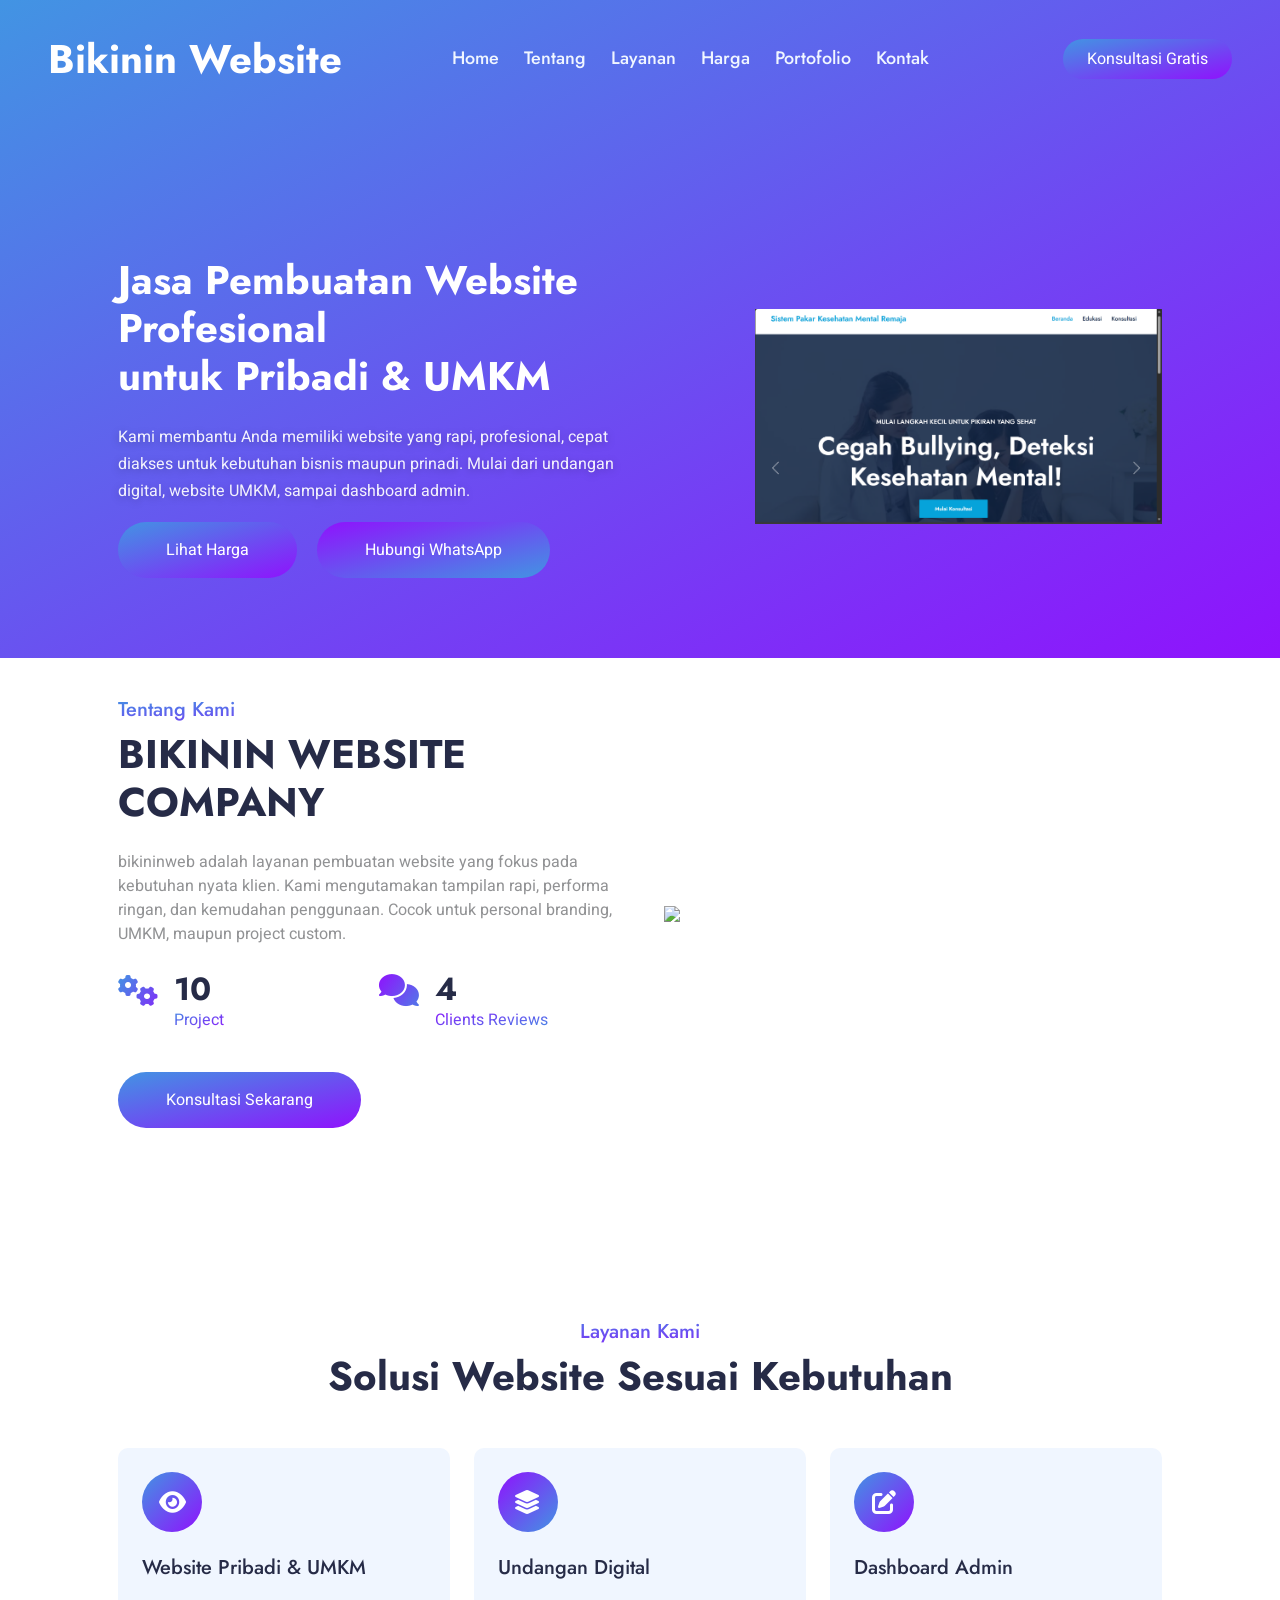
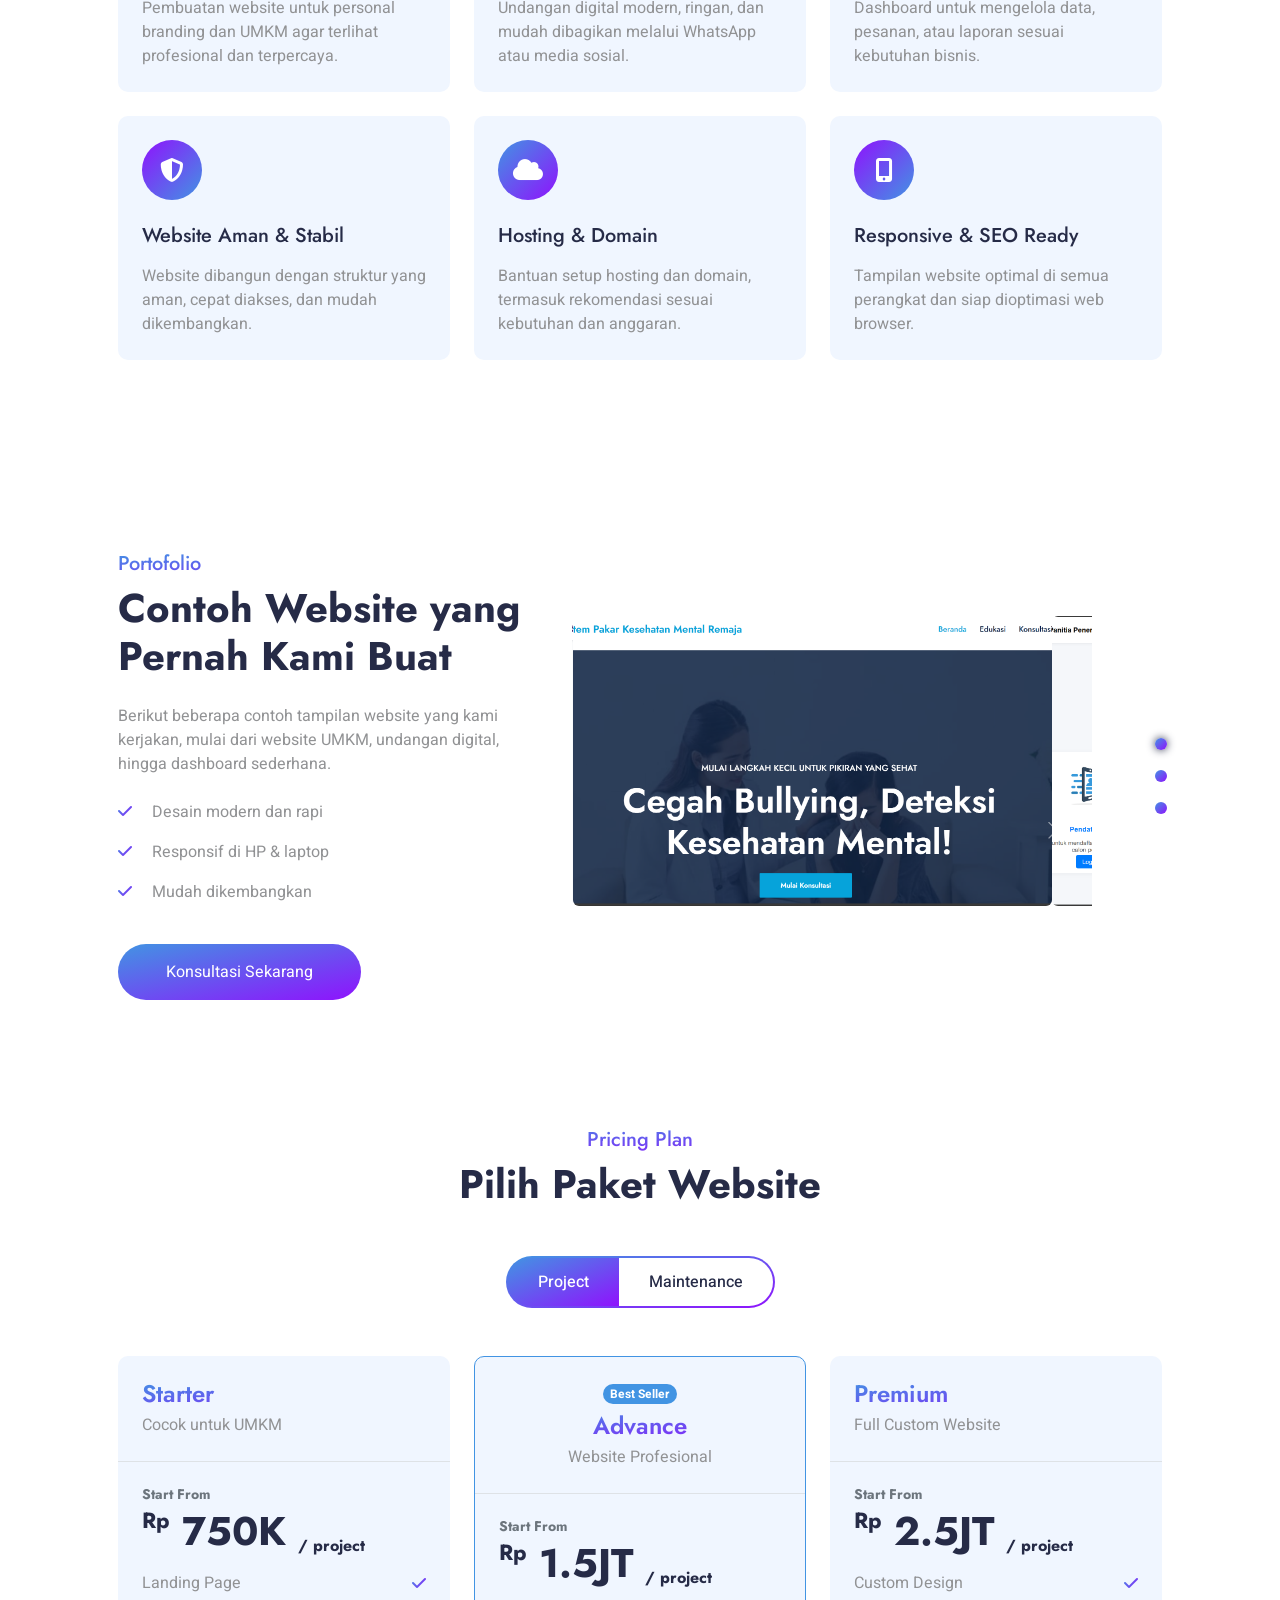
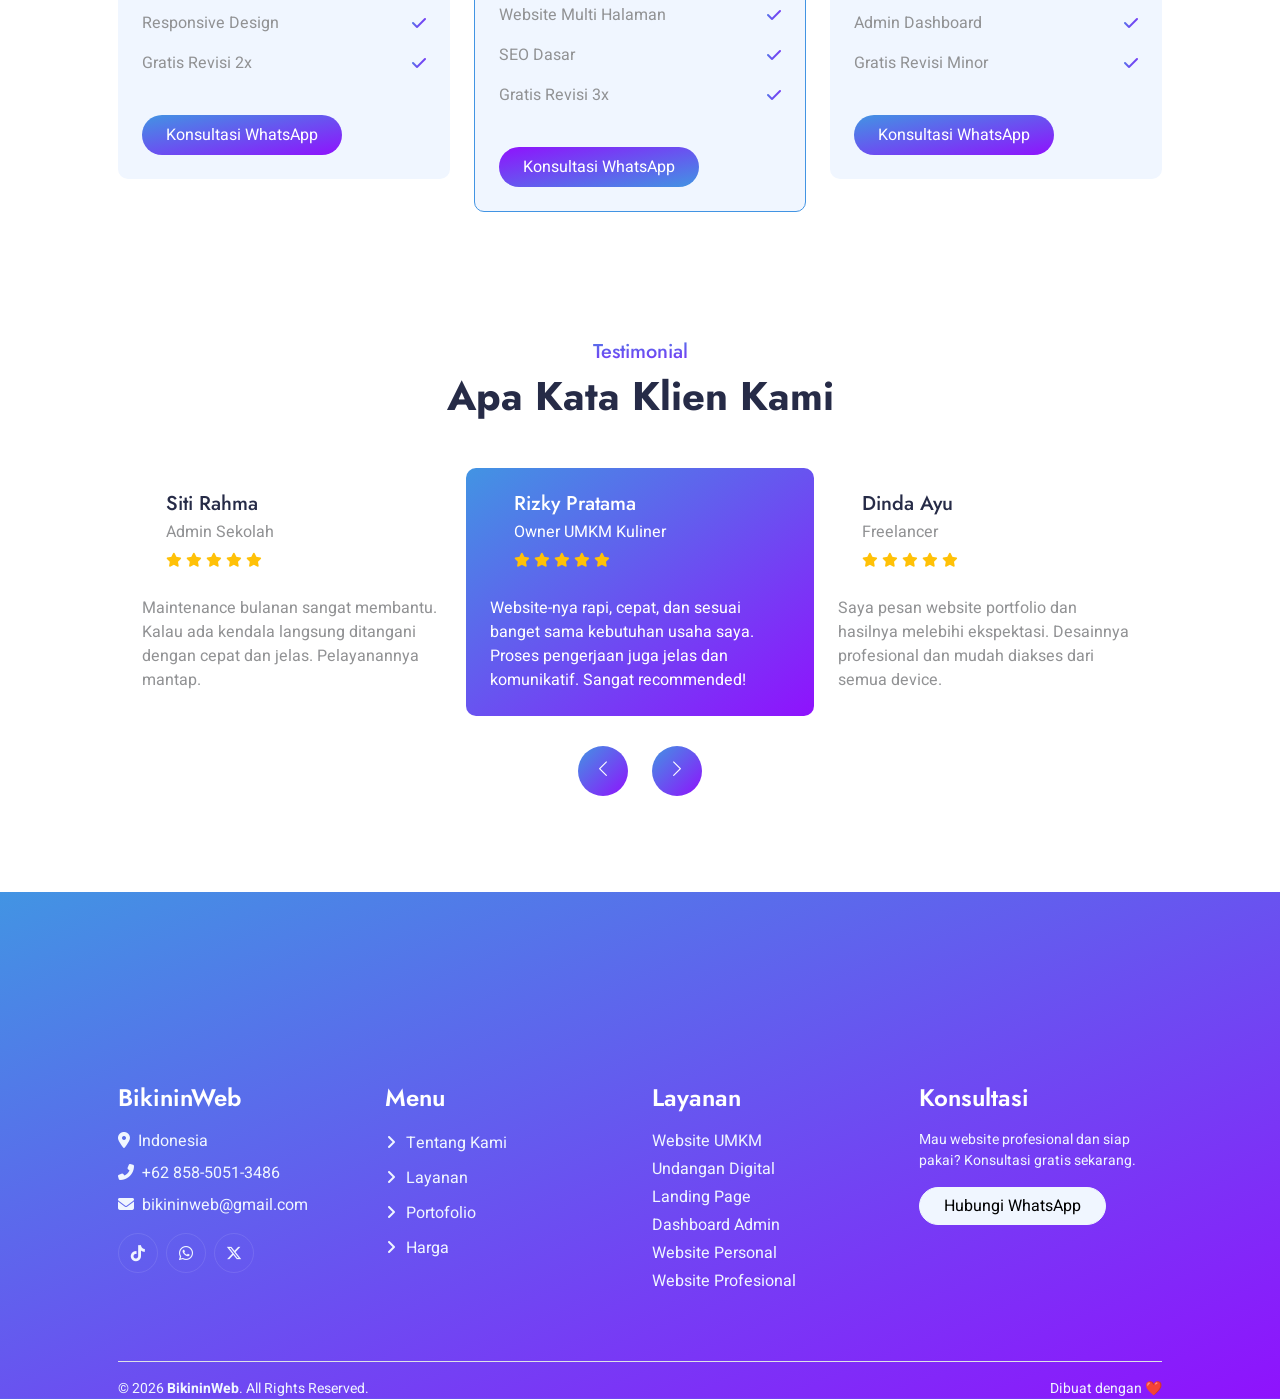
==== index.html @ 2240c941 "first commit" ====
<!DOCTYPE html>
<html lang="en">

<head>
    <meta charset="utf-8">
    <title>Bikinin Website</title>
    <meta content="width=device-width, initial-scale=1.0" name="viewport">
    <meta content="" name="keywords">
    <meta content="" name="description">

    <!-- Favicon -->
    <link href="img/favicon.ico" rel="icon">

    <!-- Google Web Fonts -->
    <link rel="preconnect" href="https://fonts.googleapis.com">
    <link rel="preconnect" href="https://fonts.gstatic.com" crossorigin>
    <link href="https://fonts.googleapis.com/css2?family=Heebo:wght@400;500&family=Jost:wght@500;600;700&display=swap"
        rel="stylesheet">

    <!-- Icon Font Stylesheet -->
    <link rel="stylesheet" href="https://cdnjs.cloudflare.com/ajax/libs/font-awesome/6.5.1/css/all.min.css">
    <link href="https://cdn.jsdelivr.net/npm/bootstrap-icons@1.4.1/font/bootstrap-icons.css" rel="stylesheet">

    <!-- Libraries Stylesheet -->
    <link href="lib/animate/animate.min.css" rel="stylesheet">
    <link href="lib/owlcarousel/assets/owl.carousel.min.css" rel="stylesheet">

    <!-- Customized Bootstrap Stylesheet -->
    <link href="css/bootstrap.min.css" rel="stylesheet">

    <!-- Template Stylesheet -->
    <link href="css/style.css" rel="stylesheet">
</head>

<body data-bs-spy="scroll" data-bs-target=".navbar" data-bs-offset="51">
    <div class="container-xxl bg-white p-0">
        <!-- Spinner Start -->
        <div id="spinner"
            class="show bg-white position-fixed translate-middle w-100 vh-100 top-50 start-50 d-flex align-items-center justify-content-center">
            <div class="spinner-grow text-primary" style="width: 3rem; height: 3rem;" role="status">
                <span class="sr-only">Loading...</span>
            </div>
        </div>
        <!-- Spinner End -->


        <!-- Navbar & Hero Start -->
        <div class="container-xxl position-relative p-0" id="home">
            <nav class="navbar navbar-expand-lg navbar-light px-4 px-lg-5 py-3 py-lg-0">
                <a href="" class="navbar-brand p-0">
                    <h1 class="m-0">Bikinin Website</h1>
                    <!-- <img src="img/logo.png" alt="Logo"> -->
                </a>
                <button class="navbar-toggler" type="button" data-bs-toggle="collapse" data-bs-target="#navbarCollapse">
                    <span class="fa fa-bars"></span>
                </button>
                <div class="collapse navbar-collapse" id="navbarCollapse">
                    <div class="navbar-nav mx-auto py-0">
                        <a href="#home" class="nav-item nav-link active">Home</a>
                        <a href="#about" class="nav-item nav-link">Tentang</a>
                        <a href="#feature" class="nav-item nav-link">Layanan</a>
                        <a href="#pricing" class="nav-item nav-link">Harga</a>
                        <a href="#review" class="nav-item nav-link">Portofolio</a>
                        <a href="#contact" class="nav-item nav-link">Kontak</a>

                    </div>
                    <a href="http://wa.me/6285850513486"
                        class="btn btn-primary-gradient rounded-pill py-2 px-4 ms-3 d-none d-lg-block">
                        Konsultasi Gratis
                    </a>
                </div>
            </nav>

            <!-- Hero Start -->
            <div class="container-xxl bg-primary hero-header">
                <div class="container px-lg-5">
                    <div class="row g-5 align-items-center">

                        <!-- KIRI: TEKS -->
                        <div class="col-lg-7 text-center text-lg-start">
                            <h1 class="text-white mb-4 animated slideInDown">
                                Jasa Pembuatan Website Profesional<br>
                                untuk Pribadi & UMKM
                            </h1>
                            <p class="hero-desc animated slideInDown">
                                Kami membantu Anda memiliki website yang rapi, profesional,
                                cepat diakses untuk kebutuhan bisnis maupun prinadi.
                                Mulai dari undangan digital, website UMKM, sampai dashboard admin.
                            </p>
                            <a href="#pricing"
                                class="btn btn-primary-gradient py-sm-3 px-4 px-sm-5 rounded-pill me-3 animated slideInLeft">
                                Lihat Harga
                            </a>

                            <a href="https://wa.me/6285850513486"
                                class="btn btn-secondary-gradient py-sm-3 px-4 px-sm-5 rounded-pill animated slideInRight">
                                Hubungi WhatsApp
                            </a>
                        </div>

                        <!-- KANAN: GAMBAR -->
                        <div class="col-lg-5 d-flex justify-content-center justify-content-lg-end wow fadeInUp"
                            data-wow-delay="0.3s">
                            <img src="img/image.png" class="img-fluid hero-laptop" alt="Contoh Website Profesional">
                        </div>
                       
                    </div>
                </div>
            </div>
            <!-- Hero End -->
            <!-- About Start -->
            <div class="container-xxl pt-3 pb-5" id="about">
                <div class="container py-5 px-lg-5">
                    <div class="row g-5 align-items-center">
                        <div class="col-lg-6 wow fadeInUp" data-wow-delay="0.1s">
                            <h5 class="text-primary-gradient fw-medium">Tentang Kami</h5>
                            <h1 class="mb-4">BIKININ WEBSITE COMPANY</h1>
                            <p class="mb-4">
                                bikininweb adalah layanan pembuatan website yang fokus pada kebutuhan nyata klien.
                                Kami mengutamakan tampilan rapi, performa ringan, dan kemudahan penggunaan.
                                Cocok untuk personal branding, UMKM, maupun project custom.
                            </p>
                            <div class="row g-4 mb-4">
                                <div class="col-sm-6 wow fadeIn" data-wow-delay="0.5s">
                                    <div class="d-flex">
                                        <i class="fa fa-cogs fa-2x text-primary-gradient flex-shrink-0 mt-1"></i>
                                        <div class="ms-3">
                                            <h2 class="mb-0" data-toggle="counter-up">25</h2>
                                            <p class="text-primary-gradient mb-0">Project</p>
                                        </div>
                                    </div>
                                </div>
                                <div class="col-sm-6 wow fadeIn" data-wow-delay="0.7s">
                                    <div class="d-flex">
                                        <i class="fa fa-comments fa-2x text-secondary-gradient flex-shrink-0 mt-1"></i>
                                        <div class="ms-3">
                                            <h2 class="mb-0" data-toggle="counter-up">10</h2>
                                            <p class="text-secondary-gradient mb-0">Clients Reviews</p>
                                        </div>
                                    </div>
                                </div>
                            </div>
                            <a href="#contact" class="btn btn-primary-gradient py-sm-3 px-4 px-sm-5 rounded-pill mt-3">
                                Konsultasi Sekarang
                            </a>
                        </div>
                        <div class="col-lg-6">
                            <img class="img-fluid wow fadeInUp" data-wow-delay="0.5s" src="img/about.png">
                        </div>
                    </div>
                </div>
            </div>
            <!-- About End -->

            <!-- Features Start -->
            <div class="container-xxl py-5" id="feature">
                <div class="container py-5 px-lg-5">
                    <div class="text-center wow fadeInUp" data-wow-delay="0.1s">
                        <h5 class="text-primary-gradient fw-medium">Layanan Kami</h5>
                        <h1 class="mb-5">Solusi Website Sesuai Kebutuhan</h1>
                    </div>
                    <div class="row g-4">
                        <div class="col-lg-4 col-md-6 wow fadeInUp" data-wow-delay="0.1s">
                            <div class="feature-item bg-light rounded p-4">
                                <div class="d-inline-flex align-items-center justify-content-center bg-primary-gradient rounded-circle mb-4"
                                    style="width: 60px; height: 60px;">
                                    <i class="fa fa-eye text-white fs-4"></i>
                                </div>
                                <h5 class="mb-3">Website Pribadi & UMKM</h5>
                                <p class="m-0">
                                    Pembuatan website untuk personal branding dan UMKM agar terlihat profesional dan
                                    terpercaya.
                                </p>
                            </div>
                        </div>
                        <div class="col-lg-4 col-md-6 wow fadeInUp" data-wow-delay="0.3s">
                            <div class="feature-item bg-light rounded p-4">
                                <div class="d-inline-flex align-items-center justify-content-center bg-secondary-gradient rounded-circle mb-4"
                                    style="width: 60px; height: 60px;">
                                    <i class="fa fa-layer-group text-white fs-4"></i>
                                </div>
                                <h5 class="mb-3">Undangan Digital</h5>
                                <p class="m-0">
                                    Undangan digital modern, ringan, dan mudah dibagikan melalui WhatsApp atau media
                                    sosial.
                                </p>
                            </div>
                        </div>
                        <div class="col-lg-4 col-md-6 wow fadeInUp" data-wow-delay="0.5s">
                            <div class="feature-item bg-light rounded p-4">
                                <div class="d-inline-flex align-items-center justify-content-center bg-primary-gradient rounded-circle mb-4"
                                    style="width: 60px; height: 60px;">
                                    <i class="fa fa-edit text-white fs-4"></i>
                                </div>
                                <h5 class="mb-3">Dashboard Admin</h5>
                                <p class="m-0">
                                    Dashboard untuk mengelola data, pesanan, atau laporan sesuai kebutuhan
                                    bisnis.
                                </p>
                            </div>
                        </div>
                        <div class="col-lg-4 col-md-6 wow fadeInUp" data-wow-delay="0.1s">
                            <div class="feature-item bg-light rounded p-4">
                                <div class="d-inline-flex align-items-center justify-content-center bg-secondary-gradient rounded-circle mb-4"
                                    style="width: 60px; height: 60px;">
                                    <i class="fa fa-shield-alt text-white fs-4"></i>
                                </div>
                                <h5 class="mb-3">Website Aman & Stabil</h5>
                                <p class="m-0">
                                    Website dibangun dengan struktur yang aman, cepat diakses, dan mudah dikembangkan.
                                </p>
                            </div>
                        </div>
                        <div class="col-lg-4 col-md-6 wow fadeInUp" data-wow-delay="0.3s">
                            <div class="feature-item bg-light rounded p-4">
                                <div class="d-inline-flex align-items-center justify-content-center bg-primary-gradient rounded-circle mb-4"
                                    style="width: 60px; height: 60px;">
                                    <i class="fa fa-cloud text-white fs-4"></i>
                                </div>
                                <h5 class="mb-3">Hosting & Domain</h5>
                                <p class="m-0">
                                    Bantuan setup hosting dan domain, termasuk rekomendasi sesuai kebutuhan dan
                                    anggaran.
                                </p>
                            </div>
                        </div>
                        <div class="col-lg-4 col-md-6 wow fadeInUp" data-wow-delay="0.5s">
                            <div class="feature-item bg-light rounded p-4">
                                <div class="d-inline-flex align-items-center justify-content-center bg-secondary-gradient rounded-circle mb-4"
                                    style="width: 60px; height: 60px;">
                                    <i class="fa fa-mobile-alt text-white fs-4"></i>
                                </div>
                                <h5 class="mb-3">Responsive & SEO Ready</h5>
                                <p class="m-0">
                                    Tampilan website optimal di semua perangkat dan siap dioptimasi web browser.
                                </p>
                            </div>
                        </div>
                    </div>
                </div>
            </div>
            <!-- Features End -->


            <!-- Screenshot Start -->
            <div class="container-xxl py-5" id="portfolio">
                <div class="container py-5 px-lg-5">
                    <div class="row g-5 align-items-center">
                        <!-- Text / Portfolio Info -->
                        <div class="col-lg-5 wow fadeInUp" data-wow-delay="0.1s">
                            <h5 class="text-primary-gradient fw-medium">Portofolio</h5>
                            <h1 class="mb-4">Contoh Website yang Pernah Kami Buat</h1>

                            <p class="mb-4">
                                Berikut beberapa contoh tampilan website yang kami kerjakan, mulai dari website UMKM,
                                undangan digital, hingga dashboard sederhana.
                            </p>

                            <p>
                                <i class="fa fa-check text-primary-gradient me-3"></i>
                                Desain modern dan rapi
                            </p>
                            <p>
                                <i class="fa fa-check text-primary-gradient me-3"></i>
                                Responsif di HP & laptop
                            </p>
                            <p class="mb-4">
                                <i class="fa fa-check text-primary-gradient me-3"></i>
                                Mudah dikembangkan
                            </p>

                            <a href="https://wa.me/6285850513486"
                                class="btn btn-primary-gradient py-sm-3 px-4 px-sm-5 rounded-pill mt-3">
                                Konsultasi Sekarang
                            </a>
                        </div>

                        <!-- Screenshot / Laptop Preview -->
                        <div class="col-lg-7 d-flex justify-content-center justify-content-lg-end wow fadeInUp"
                            data-wow-delay="0.3s">

                            <div class="owl-carousel screenshot-carousel">
                                <img class="img-fluid" src="img/image.png" alt="Website UMKM">
                                <img class="img-fluid" src="img/image2.png" alt="Website Dashboard">
                                <img class="img-fluid" src="img/image3.png" alt="Website Undangan">
                            </div>

                        </div>

                    </div>
                </div>
            </div>
            <!-- Screenshot End -->


            <!-- Process Start -->
            <!-- <div class="container-xxl py-5">
                <div class="container py-5 px-lg-5">
                    <div class="text-center pb-4 wow fadeInUp" data-wow-delay="0.1s">
                        <h5 class="text-primary-gradient fw-medium">How It Works</h5>
                        <h1 class="mb-5">3 Easy Steps</h1>
                    </div>
                    <div class="row gy-5 gx-4 justify-content-center">
                        <div class="col-lg-4 col-sm-6 text-center pt-4 wow fadeInUp" data-wow-delay="0.1s">
                            <div class="position-relative bg-light rounded pt-5 pb-4 px-4">
                                <div class="d-inline-flex align-items-center justify-content-center bg-primary-gradient rounded-circle position-absolute top-0 start-50 translate-middle shadow"
                                    style="width: 100px; height: 100px;">
                                    <i class="fa fa-cog fa-3x text-white"></i>
                                </div>
                                <h5 class="mt-4 mb-3">Install the App</h5>
                                <p class="mb-0">Tempor erat elitr rebum clita dolor diam ipsum sit diam amet diam eos
                                    erat
                                    ipsum et lorem et sit sed stet</p>
                            </div>
                        </div>
                        <div class="col-lg-4 col-sm-6 text-center pt-4 wow fadeInUp" data-wow-delay="0.3s">
                            <div class="position-relative bg-light rounded pt-5 pb-4 px-4">
                                <div class="d-inline-flex align-items-center justify-content-center bg-secondary-gradient rounded-circle position-absolute top-0 start-50 translate-middle shadow"
                                    style="width: 100px; height: 100px;">
                                    <i class="fa fa-address-card fa-3x text-white"></i>
                                </div>
                                <h5 class="mt-4 mb-3">Setup Your Profile</h5>
                                <p class="mb-0">Tempor erat elitr rebum clita dolor diam ipsum sit diam amet diam eos
                                    erat
                                    ipsum et lorem et sit sed stet</p>
                            </div>
                        </div>
                        <div class="col-lg-4 col-sm-6 text-center pt-4 wow fadeInUp" data-wow-delay="0.5s">
                            <div class="position-relative bg-light rounded pt-5 pb-4 px-4">
                                <div class="d-inline-flex align-items-center justify-content-center bg-primary-gradient rounded-circle position-absolute top-0 start-50 translate-middle shadow"
                                    style="width: 100px; height: 100px;">
                                    <i class="fa fa-check fa-3x text-white"></i>
                                </div>
                                <h5 class="mt-4 mb-3">Enjoy The Features</h5>
                                <p class="mb-0">Tempor erat elitr rebum clita dolor diam ipsum sit diam amet diam eos
                                    erat
                                    ipsum et lorem et sit sed stet</p>
                            </div>
                        </div>
                    </div>
                </div>
            </div> -->
            <!-- Process Start -->

            <!-- Download Start -->
            <!-- <div class="container-xxl py-5">
                <div class="container py-5 px-lg-5">
                    <div class="row g-5 align-items-center">
                        <div class="col-lg-6">
                            <img class="img-fluid wow fadeInUp" data-wow-delay="0.1s" src="img/about.png">
                        </div>
                        <div class="col-lg-6 wow fadeInUp" data-wow-delay="0.3s">
                            <h5 class="text-primary-gradient fw-medium">Download</h5>
                            <h1 class="mb-4">Download The Latest Version Of Our App</h1>
                            <p class="mb-4">Diam dolor diam ipsum et tempor sit. Aliqu diam amet diam et eos labore.
                                Clita
                                erat ipsum et lorem et sit, sed stet no labore lorem sit clita duo justo eirmod magna
                                dolore
                                erat amet</p>
                            <div class="row g-4">
                                <div class="col-sm-6 wow fadeIn" data-wow-delay="0.5s">
                                    <a href="" class="d-flex bg-primary-gradient rounded py-3 px-4">
                                        <i class="fab fa-apple fa-3x text-white flex-shrink-0"></i>
                                        <div class="ms-3">
                                            <p class="text-white mb-0">Available On</p>
                                            <h5 class="text-white mb-0">App Store</h5>
                                        </div>
                                    </a>
                                </div>
                                <div class="col-sm-6 wow fadeIn" data-wow-delay="0.7s">
                                    <a href="" class="d-flex bg-secondary-gradient rounded py-3 px-4">
                                        <i class="fab fa-android fa-3x text-white flex-shrink-0"></i>
                                        <div class="ms-3">
                                            <p class="text-white mb-0">Available On</p>
                                            <h5 class="text-white mb-0">Play Store</h5>
                                        </div>
                                    </a>
                                </div>
                            </div>
                        </div>
                    </div>
                </div>
            </div> -->
            <!-- Download End -->


            <!-- Pricing Start -->
            <div class="container-xxl py-sm-3" id="pricing">
                <div class="container py-sm-3 px-lg-5">

                    <!-- Title -->
                    <div class="text-center wow fadeInUp" data-wow-delay="0.1s">
                        <h5 class="text-primary-gradient fw-medium">Pricing Plan</h5>
                        <h1 class="mb-5">Pilih Paket Website</h1>
                    </div>

                    <div class="tab-class text-center pricing wow fadeInUp" data-wow-delay="0.1s">

                        <!-- Tabs -->
                        <ul
                            class="nav nav-pills d-inline-flex justify-content-center bg-primary-gradient rounded-pill mb-5">
                            <li class="nav-item">
                                <button class="nav-link active" data-bs-toggle="pill" href="#tab-1">
                                    Project
                                </button>
                            </li>
                            <li class="nav-item">
                                <button class="nav-link" data-bs-toggle="pill" href="#tab-2">
                                    Maintenance
                                </button>
                            </li>
                        </ul>

                        <div class="tab-content text-start">

                            <!-- PROJECT -->
                            <div id="tab-1" class="tab-pane fade show p-0 active">
                                <div class="row g-4">

                                    <!-- Starter -->
                                    <div class="col-lg-4">
                                        <div class="bg-light rounded">
                                            <div class="border-bottom p-4 mb-4">
                                                <h4 class="text-primary-gradient mb-1">Starter</h4>
                                                <span>Cocok untuk UMKM</span>
                                            </div>
                                            <div class="p-4 pt-0">
                                                <h1 class="mb-3">
                                                    <span class="text-muted d-block mb-1" style="font-size:14px;">
                                                        Start From
                                                    </span>
                                                    <small class="align-top" style="font-size:22px;">Rp</small>
                                                    750K
                                                    <small class="align-bottom" style="font-size:16px;"> /
                                                        project</small>
                                                </h1>

                                                <div class="d-flex justify-content-between mb-3">
                                                    <span>Landing Page</span>
                                                    <i class="fa fa-check text-primary-gradient pt-1"></i>
                                                </div>
                                                <div class="d-flex justify-content-between mb-3">
                                                    <span>Responsive Design</span>
                                                    <i class="fa fa-check text-primary-gradient pt-1"></i>
                                                </div>
                                                <div class="d-flex justify-content-between mb-3">
                                                    <span>Gratis Revisi 2x</span>
                                                    <i class="fa fa-check text-primary-gradient pt-1"></i>
                                                </div>

                                                <a href="https://wa.me/6285850513486"
                                                    class="btn btn-primary-gradient rounded-pill py-2 px-4 mt-4"
                                                    target="_blank">
                                                    Konsultasi WhatsApp
                                                </a>
                                            </div>
                                        </div>
                                    </div>

                                    <!-- Advance -->
                                    <div class="col-lg-4">
                                        <div class="bg-light rounded border border-primary">
                                            <div class="border-bottom p-4 mb-4 text-center">
                                                <span class="badge bg-primary mb-2">Best Seller</span>
                                                <h4 class="text-primary-gradient mb-1">Advance</h4>
                                                <span>Website Profesional</span>
                                            </div>
                                            <div class="p-4 pt-0">
                                                <h1 class="mb-3">
                                                    <span class="text-muted d-block mb-1" style="font-size:14px;">
                                                        Start From
                                                    </span>
                                                    <small class="align-top" style="font-size:22px;">Rp</small>
                                                    1.5JT
                                                    <small class="align-bottom" style="font-size:16px;"> /
                                                        project</small>
                                                </h1>

                                                <div class="d-flex justify-content-between mb-3">
                                                    <span>Website Multi Halaman</span>
                                                    <i class="fa fa-check text-primary-gradient pt-1"></i>
                                                </div>
                                                <div class="d-flex justify-content-between mb-3">
                                                    <span>SEO Dasar</span>
                                                    <i class="fa fa-check text-primary-gradient pt-1"></i>
                                                </div>
                                                <div class="d-flex justify-content-between mb-3">
                                                    <span>Gratis Revisi 3x</span>
                                                    <i class="fa fa-check text-primary-gradient pt-1"></i>
                                                </div>

                                                <a href="https://wa.me/6285850513486"
                                                    class="btn btn-secondary-gradient rounded-pill py-2 px-4 mt-4"
                                                    target="_blank">
                                                    Konsultasi WhatsApp
                                                </a>
                                            </div>
                                        </div>
                                    </div>

                                    <!-- Premium -->
                                    <div class="col-lg-4">
                                        <div class="bg-light rounded">
                                            <div class="border-bottom p-4 mb-4">
                                                <h4 class="text-primary-gradient mb-1">Premium</h4>
                                                <span>Full Custom Website</span>
                                            </div>
                                            <div class="p-4 pt-0">
                                                <h1 class="mb-3">
                                                    <span class="text-muted d-block mb-1" style="font-size:14px;">
                                                        Start From
                                                    </span>
                                                    <small class="align-top" style="font-size:22px;">Rp</small>
                                                    2.5JT
                                                    <small class="align-bottom" style="font-size:16px;"> /
                                                        project</small>
                                                </h1>

                                                <div class="d-flex justify-content-between mb-3">
                                                    <span>Custom Design</span>
                                                    <i class="fa fa-check text-primary-gradient pt-1"></i>
                                                </div>
                                                <div class="d-flex justify-content-between mb-3">
                                                    <span>Admin Dashboard</span>
                                                    <i class="fa fa-check text-primary-gradient pt-1"></i>
                                                </div>
                                                <div class="d-flex justify-content-between mb-3">
                                                    <span>Gratis Revisi Minor</span>
                                                    <i class="fa fa-check text-primary-gradient pt-1"></i>
                                                </div>

                                                <a href="https://wa.me/6285850513486"
                                                    class="btn btn-primary-gradient rounded-pill py-2 px-4 mt-4"
                                                    target="_blank">
                                                    Konsultasi WhatsApp
                                                </a>
                                            </div>
                                        </div>
                                    </div>

                                </div>
                            </div>

                            <!-- MAINTENANCE -->
                            <div id="tab-2" class="tab-pane fade p-0">
                                <div class="row g-4">

                                    <div class="col-lg-4">
                                        <div class="bg-light rounded">
                                            <div class="border-bottom p-4 mb-4">
                                                <h4 class="text-primary-gradient mb-1">Starter</h4>
                                                <span>Maintenance Ringan</span>
                                            </div>
                                            <div class="p-4 pt-0">
                                                <h1 class="mb-3">
                                                    <span class="text-muted d-block mb-1" style="font-size:14px;">
                                                        Start From
                                                    </span>
                                                    <small class="align-top" style="font-size:22px;">Rp</small>
                                                    150K
                                                    <small class="align-bottom" style="font-size:16px;"> / bulan</small>
                                                </h1>
                                                <a href="https://wa.me/6285850513486"
                                                    class="btn btn-primary-gradient rounded-pill py-2 px-4 mt-4"
                                                    target="_blank">
                                                    Konsultasi WhatsApp
                                                </a>
                                            </div>
                                        </div>
                                    </div>

                                    <div class="col-lg-4">
                                        <div class="bg-light rounded border">
                                            <div class="border-bottom p-4 mb-4">
                                                <h4 class="text-primary-gradient mb-1">Advance</h4>
                                                <span>Maintenance Berkala</span>
                                            </div>
                                            <div class="p-4 pt-0">
                                                <h1 class="mb-3">
                                                    <span class="text-muted d-block mb-1" style="font-size:14px;">
                                                        Start From
                                                    </span>
                                                    <small class="align-top" style="font-size:22px;">Rp</small>
                                                    300K
                                                    <small class="align-bottom" style="font-size:16px;"> / bulan</small>
                                                </h1>
                                                <a href="https://wa.me/6285850513486"
                                                    class="btn btn-primary-gradient rounded-pill py-2 px-4 mt-4"
                                                    target="_blank">
                                                    Konsultasi WhatsApp
                                                </a>
                                            </div>
                                        </div>
                                    </div>

                                    <div class="col-lg-4">
                                        <div class="bg-light rounded">
                                            <div class="border-bottom p-4 mb-4">
                                                <h4 class="text-primary-gradient mb-1">Premium</h4>
                                                <span>Maintenance Full Support</span>
                                            </div>
                                            <div class="p-4 pt-0">
                                                <h1 class="mb-3">
                                                    <span class="text-muted d-block mb-1" style="font-size:14px;">
                                                        Start From
                                                    </span>
                                                    <small class="align-top" style="font-size:22px;">Rp</small>
                                                    500K
                                                    <small class="align-bottom" style="font-size:16px;"> / bulan</small>
                                                </h1>
                                                <a href="https://wa.me/6285850513486"
                                                    class="btn btn-primary-gradient rounded-pill py-2 px-4 mt-4"
                                                    target="_blank">
                                                    Konsultasi WhatsApp
                                                </a>
                                            </div>
                                        </div>
                                    </div>

                                </div>
                            </div>

                        </div>
                    </div>
                </div>
            </div>
            <!-- Pricing End -->

            <!-- Testimonial Start -->
            <div class="container-xxl py-5" id="review">
                <div class="container py-5 px-lg-5">
                    <div class="text-center wow fadeInUp" data-wow-delay="0.1s">
                        <h5 class="text-primary-gradient fw-medium">Testimonial</h5>
                        <h1 class="mb-5">Apa Kata Klien Kami</h1>
                    </div>

                    <div class="owl-carousel testimonial-carousel wow fadeInUp" data-wow-delay="0.1s">

                        <!-- Testimonial 1 -->
                        <div class="testimonial-item rounded p-4">
                            <div class="d-flex align-items-center mb-4">
                                <!-- <img class="img-fluid bg-white rounded flex-shrink-0 p-1" src="img/testimonial-1.jpg"
                                    style="width: 85px; height: 85px;"> -->
                                <div class="ms-4">
                                    <h5 class="mb-1">Rizky Pratama</h5>
                                    <p class="mb-1">Owner UMKM Kuliner</p>
                                    <div>
                                        <small class="fa fa-star text-warning"></small>
                                        <small class="fa fa-star text-warning"></small>
                                        <small class="fa fa-star text-warning"></small>
                                        <small class="fa fa-star text-warning"></small>
                                        <small class="fa fa-star text-warning"></small>
                                    </div>
                                </div>
                            </div>
                            <p class="mb-0">
                                Website-nya rapi, cepat, dan sesuai banget sama kebutuhan usaha saya.
                                Proses pengerjaan juga jelas dan komunikatif. Sangat recommended!
                            </p>
                        </div>

                        <!-- Testimonial 2 -->
                        <div class="testimonial-item rounded p-4">
                            <div class="d-flex align-items-center mb-4">
                                <!-- <img class="img-fluid bg-white rounded flex-shrink-0 p-1" src="img/testimonial-2.jpg"
                                    style="width: 85px; height: 85px;"> -->
                                <div class="ms-4">
                                    <h5 class="mb-1">Dinda Ayu</h5>
                                    <p class="mb-1">Freelancer</p>
                                    <div>
                                        <small class="fa fa-star text-warning"></small>
                                        <small class="fa fa-star text-warning"></small>
                                        <small class="fa fa-star text-warning"></small>
                                        <small class="fa fa-star text-warning"></small>
                                        <small class="fa fa-star text-warning"></small>
                                    </div>
                                </div>
                            </div>
                            <p class="mb-0">
                                Saya pesan website portfolio dan hasilnya melebihi ekspektasi.
                                Desainnya profesional dan mudah diakses dari semua device.
                            </p>
                        </div>

                        <!-- Testimonial 3 -->
                        <div class="testimonial-item rounded p-4">
                            <div class="d-flex align-items-center mb-4">
                                <!-- <img class="img-fluid bg-white rounded flex-shrink-0 p-1" src="img/testimonial-3.jpg"
                                    style="width: 85px; height: 85px;"> -->
                                <div class="ms-4">
                                    <h5 class="mb-1">Andi Saputra</h5>
                                    <p class="mb-1">Pengusaha UMKM</p>
                                    <div>
                                        <small class="fa fa-star text-warning"></small>
                                        <small class="fa fa-star text-warning"></small>
                                        <small class="fa fa-star text-warning"></small>
                                        <small class="fa fa-star text-warning"></small>
                                        <small class="fa fa-star text-warning"></small>
                                    </div>
                                </div>
                            </div>
                            <p class="mb-0">
                                Tim sangat responsif dan paham teknis. Website bisnis kami sekarang
                                lebih cepat, aman, dan mudah dikelola.
                            </p>
                        </div>

                        <!-- Testimonial 4 -->
                        <div class="testimonial-item rounded p-4">
                            <div class="d-flex align-items-center mb-4">
                                <!-- <img class="img-fluid bg-white rounded flex-shrink-0 p-1" src="img/testimonial-4.jpg"
                                    style="width: 85px; height: 85px;"> -->
                                <div class="ms-4">
                                    <h5 class="mb-1">Siti Rahma</h5>
                                    <p class="mb-1">Admin Sekolah</p>
                                    <div>
                                        <small class="fa fa-star text-warning"></small>
                                        <small class="fa fa-star text-warning"></small>
                                        <small class="fa fa-star text-warning"></small>
                                        <small class="fa fa-star text-warning"></small>
                                        <small class="fa fa-star text-warning"></small>
                                    </div>
                                </div>
                            </div>
                            <p class="mb-0">
                                Maintenance bulanan sangat membantu. Kalau ada kendala langsung
                                ditangani dengan cepat dan jelas. Pelayanannya mantap.
                            </p>
                        </div>

                    </div>
                </div>
            </div>
            <!-- Testimonial End -->


            <!-- Contact Start -->
            <!-- <div class="container-xxl py-5" id="contact">
                <div class="container py-5 px-lg-5">
                    <div class="text-center wow fadeInUp" data-wow-delay="0.1s">
                        <h5 class="text-primary-gradient fw-medium">Contact Us</h5>
                        <h1 class="mb-5">Get In Touch!</h1>
                    </div>
                    <div class="row justify-content-center">
                        <div class="col-lg-9">
                            <div class="wow fadeInUp" data-wow-delay="0.3s">
                                <p class="text-center mb-4">The contact form is currently inactive. Get a functional and
                                    working contact form with Ajax & PHP in a few minutes. Just copy and paste the
                                    files,
                                    add a little code and you're done. <a
                                        href="https://htmlcodex.com/contact-form">Download
                                        Now</a>.</p>
                                <form>
                                    <div class="row g-3">
                                        <div class="col-md-6">
                                            <div class="form-floating">
                                                <input type="text" class="form-control" id="name"
                                                    placeholder="Your Name">
                                                <label for="name">Your Name</label>
                                            </div>
                                        </div>
                                        <div class="col-md-6">
                                            <div class="form-floating">
                                                <input type="email" class="form-control" id="email"
                                                    placeholder="Your Email">
                                                <label for="email">Your Email</label>
                                            </div>
                                        </div>
                                        <div class="col-12">
                                            <div class="form-floating">
                                                <input type="text" class="form-control" id="subject"
                                                    placeholder="Subject">
                                                <label for="subject">Subject</label>
                                            </div>
                                        </div>
                                        <div class="col-12">
                                            <div class="form-floating">
                                                <textarea class="form-control" placeholder="Leave a message here"
                                                    id="message" style="height: 150px"></textarea>
                                                <label for="message">Message</label>
                                            </div>
                                        </div>
                                        <div class="col-12 text-center">
                                            <button class="btn btn-primary-gradient rounded-pill py-3 px-5"
                                                type="submit">Send Message</button>
                                        </div>
                                    </div>
                                </form>
                            </div>
                        </div>
                    </div>
                </div>
            </div> -->
            <!-- Contact End -->

            <!-- Footer Start -->
            <footer class="container-fluid bg-primary text-light footer wow fadeIn" data-wow-delay="0.1s">
                <div class="container py-5 px-lg-5">
                    <div class="row g-4">

                        <!-- BRAND / KONTAK -->
                        <div class="col-md-6 col-lg-3">
                            <h4 class="text-white mb-3">BikininWeb</h4>
                            <p class="mb-2">
                                <i class="fa fa-map-marker-alt me-2"></i>Indonesia
                            </p>
                            <p class="mb-2">
                                <i class="fa fa-phone-alt me-2"></i>+62 858-5051-3486
                            </p>
                            <p class="mb-3">
                                <i class="fa fa-envelope me-2"></i>bikininweb@gmail.com
                            </p>
                            <div class="d-flex align-items-center">
                                <!-- TikTok -->
                                <a class="btn btn-outline-light btn-social me-2" href="https://www.tiktok.com/@bikininweb"
                                    aria-label="TikTok">
                                    <i class="fa-brands fa-tiktok"></i>
                                </a>

                                <!-- WhatsApp -->
                                <a class="btn btn-outline-light btn-social me-2" href="https://wa.me/6285850513486"
                                    aria-label="WhatsApp">
                                    <i class="fa-brands fa-whatsapp"></i>
                                </a>

                                <!-- Twitter / X -->
                                <a class="btn btn-outline-light btn-social" href="https://x.com/xixixi127482"
                                    aria-label="Twitter">
                                    <i class="fa-brands fa-x-twitter"></i>
                                </a>
                            </div>
                        </div>

                        <!-- MENU -->
                        <div class="col-md-6 col-lg-3">
                            <h4 class="text-white mb-3">Menu</h4>
                            <a class="btn btn-link text-light p-0 mb-2 d-block" href="#about">Tentang Kami</a>
                            <a class="btn btn-link text-light p-0 mb-2 d-block" href="#feature">Layanan</a>
                            <a class="btn btn-link text-light p-0 mb-2 d-block" href="#portfolio">Portofolio</a>
                            <a class="btn btn-link text-light p-0 d-block" href="#pricing">Harga</a>
                        </div>

                        <!-- LAYANAN -->
                        <div class="col-md-6 col-lg-3">
                            <h4 class="text-white mb-3">Layanan</h4>
                            <p class="mb-1">Website UMKM</p>
                            <p class="mb-1">Undangan Digital</p>
                            <p class="mb-1">Landing Page</p>
                            <p class="mb-1">Dashboard Admin</p>
                            <p class="mb-1">Website Personal</p>
                            <p class="mb-1">Website Profesional</p>
                        </div>

                        <!-- CTA -->
                        <div class="col-md-6 col-lg-3">
                            <h4 class="text-white mb-3">Konsultasi</h4>
                            <p class="small mb-3">
                                Mau website profesional dan siap pakai?
                                Konsultasi gratis sekarang.
                            </p>
                            <a href="https://wa.me/6285850513486" class="btn btn-light rounded-pill px-4"
                                target="_blank" rel="noopener">
                                Hubungi WhatsApp
                            </a>
                        </div>

                    </div>
                </div>

                <!-- COPYRIGHT -->
                <div class="container px-lg-5">
                    <div class="border-top pt-3 mt-3">
                        <div class="row align-items-center">
                            <div class="col-md-6 text-center text-md-start small">
                                &copy; 2026 <strong>BikininWeb</strong>. All Rights Reserved.
                            </div>
                            <div class="col-md-6 text-center text-md-end small">
                                Dibuat dengan ❤️ 
                            </div>
                        </div>
                    </div>
                </div>
            </footer>
            <!-- Footer End -->


            <!-- Back to Top -->
            <a href="#" class="btn btn-lg btn-lg-square back-to-top pt-2"><i class="bi bi-arrow-up text-white"></i></a>
        </div>

        <!-- JavaScript Libraries -->
        <script src="https://code.jquery.com/jquery-3.4.1.min.js"></script>
        <script src="https://cdn.jsdelivr.net/npm/bootstrap@5.0.0/dist/js/bootstrap.bundle.min.js"></script>
        <script src="lib/wow/wow.min.js"></script>
        <script src="lib/easing/easing.min.js"></script>
        <script src="lib/waypoints/waypoints.min.js"></script>
        <script src="lib/counterup/counterup.min.js"></script>
        <script src="lib/owlcarousel/owl.carousel.min.js"></script>

        <!-- Template Javascript -->
        <script src="js/main.js"></script>
</body>

</html>
---- css/style.css ----
/********** Template CSS **********/
:root {
    --primary: #4294E3;
    --secondary: #8F12FD;
    --light: #F0F6FF;
    --dark: #262B47;
}


/*** Spinner ***/
#spinner {
    opacity: 0;
    visibility: hidden;
    transition: opacity .5s ease-out, visibility 0s linear .5s;
    z-index: 99999;
}
.hero-tight {
    padding-bottom: 60px !important;
}
.hero-header {
    position: relative;
    overflow: hidden;
    padding-bottom: 80px !important;
}
.hero-desc {
    color: rgba(255, 255, 255, 0.92);
    font-size: 16px;
    line-height: 1.7;
    max-width: 520px;
    text-shadow: 0 2px 8px rgba(0,0,0,0.25);
}

#spinner.show {
    transition: opacity .5s ease-out, visibility 0s linear 0s;
    visibility: visible;
    opacity: 1;
}
#about {
    margin-top: -120px;
    position: relative;
    z-index: 5;
}
.text-outline {
    text-shadow:
        -1px -1px 0 rgba(0,0,0,0.6),
         1px -1px 0 rgba(0,0,0,0.6),
        -1px  1px 0 rgba(0,0,0,0.6),
         1px  1px 0 rgba(0,0,0,0.6);
}
/*** Heading ***/
h1,
h2,
.fw-bold {
    font-weight: 700 !important;
}

h3,
h4,
.fw-semi-bold {
    font-weight: 600 !important;
}

h5,
h6,
.fw-medium {
    font-weight: 500 !important;
}

/* Kurangi jarak putih sebelum footer */
.section-last,
.testimonial,
.portfolio,
.contact {
    margin-bottom: 0 !important;
    padding-bottom: 40px !important;
}

/* Footer naik ke atas */
.footer {
    margin-top: 0 !important;
}

/*** Gradient Text & BG ***/
.text-primary-gradient {
    background: linear-gradient(to bottom right, var(--primary), var(--secondary));
    -webkit-background-clip: text;
    -webkit-text-fill-color: transparent;
}

.text-secondary-gradient {
    background: linear-gradient(to bottom right, var(--secondary), var(--primary));
    -webkit-background-clip: text;
    -webkit-text-fill-color: transparent;
}

.bg-primary-gradient {
    background: linear-gradient(to bottom right, var(--primary), var(--secondary));
}

.bg-secondary-gradient {
    background: linear-gradient(to bottom right, var(--secondary), var(--primary));
}


/*** Button ***/
.btn {
    transition: .5s;
}

.btn.btn-primary-gradient,
.btn.btn-secondary-gradient {
    position: relative;
    overflow: hidden;
    border: none;
    color: #FFFFFF;
    z-index: 1;
}

.btn.btn-primary-gradient::after,
.btn.btn-secondary-gradient::after {
    position: absolute;
    content: "";
    top: 0;
    left: 0;
    width: 100%;
    height: 100%;
    transition: .5s;
    z-index: -1;
    opacity: 0;
}

.btn.btn-primary-gradient,
.btn.btn-secondary-gradient::after {
    background: linear-gradient(to bottom right, var(--primary), var(--secondary));
}

.btn.btn-secondary-gradient,
.btn.btn-primary-gradient::after {
    background: linear-gradient(to bottom right, var(--secondary), var(--primary));
}

.btn.btn-primary-gradient:hover::after,
.btn.btn-secondary-gradient:hover::after {
    opacity: 1;
}

.btn-square {
    width: 38px;
    height: 38px;
}

.btn-sm-square {
    width: 32px;
    height: 32px;
}

.btn-lg-square {
    width: 48px;
    height: 48px;
}

.btn-square,
.btn-sm-square,
.btn-lg-square {
    padding: 0;
    display: flex;
    align-items: center;
    justify-content: center;
    font-weight: normal;
    border-radius: 50px;
}

.back-to-top {
    position: fixed;
    display: none;
    right: 45px;
    bottom: 45px;
    z-index: 99;
    border: none;
    background: linear-gradient(to bottom right, var(--primary), var(--secondary));
}


/*** Navbar ***/
.navbar-light .navbar-nav .nav-link {
    position: relative;
    margin-right: 25px;
    padding: 45px 0;
    font-family: 'Jost', sans-serif;
    font-size: 18px;
    font-weight: 500;
    color: var(--light) !important;
    outline: none;
    transition: .5s;
}

.navbar-light .navbar-nav .nav-link::before {
    position: absolute;
    content: "";
    width: 0;
    height: 0;
    top: -10px;
    left: 50%;
    transform: translateX(-50%);
    border: 10px solid;
    border-color: var(--light) transparent transparent transparent;
    transition: .5s;
}

.sticky-top.navbar-light .navbar-nav .nav-link {
    padding: 20px 0;
    color: var(--dark) !important;
}

.navbar-light .navbar-nav .nav-link:hover::before,
.navbar-light .navbar-nav .nav-link.active::before {
    top: 0;
}

.navbar-light .navbar-brand h1 {
    color: #FFFFFF;
}

.navbar-light .navbar-brand img {
    max-height: 60px;
    transition: .5s;
}

.sticky-top.navbar-light .navbar-brand img {
    max-height: 45px;
}

@media (max-width: 991.98px) {
    .sticky-top.navbar-light {
        position: relative;
        background: #FFFFFF;
    }

    .navbar-light .navbar-collapse {
        margin-top: 15px;
        border-top: 1px solid #DDDDDD;
    }

    .navbar-light .navbar-nav .nav-link,
    .sticky-top.navbar-light .navbar-nav .nav-link {
        padding: 10px 0;
        margin-left: 0;
        color: var(--dark) !important;
    }

    .navbar-light .navbar-nav .nav-link::before {
        display: none;
    }

    .navbar-light .navbar-nav .nav-link:hover,
    .navbar-light .navbar-nav .nav-link.active {
        color: var(--primary) !important;
    }

    .navbar-light .navbar-brand h1 {
        background: linear-gradient(to bottom right, var(--primary), var(--secondary));
        -webkit-background-clip: text;
        -webkit-text-fill-color: transparent;
    }

    .navbar-light .navbar-brand img {
        max-height: 45px;
    }
}

@media (min-width: 992px) {
    .navbar-light {
        position: absolute;
        width: 100%;
        top: 0;
        left: 0;
        z-index: 999;
    }
    
    .sticky-top.navbar-light {
        position: fixed;
        background: #FFFFFF;
    }

    .sticky-top.navbar-light .navbar-nav .nav-link::before {
        border-top-color: var(--primary);
    }

    .sticky-top.navbar-light .navbar-brand h1 {
        background: linear-gradient(to bottom right, var(--primary), var(--secondary));
        -webkit-background-clip: text;
        -webkit-text-fill-color: transparent;
    }
}


/*** Hero Header ***/
.hero-header {
    margin-bottom: 6rem;
    padding: 16rem 0 0 0;
    background:
        url(../img/bg-circle.png),
        url(../img/bg-triangle.png),
        url(../img/bg-bottom.png),
        linear-gradient(to bottom right, var(--primary), var(--secondary));
    background-position:
        left 0px top 0px,
        right 0px top 50%,
        center bottom;
    background-repeat: no-repeat;
}

@media (max-width: 991.98px) {
    .hero-header {
        padding: 6rem 0 9rem 0;
    }
}


/*** Feature ***/
.feature-item {
    transition: .5s;
}

.feature-item:hover {
    margin-top: -15px;
    box-shadow: 0 .5rem 1.5rem rgba(0, 0, 0, .08);
}


/*** Pricing ***/
.pricing .nav {
    padding: 2px;
}

.pricing .nav-link {
    padding: 12px 30px;
    font-weight: 500;
    color: var(--dark);
    background: #FFFFFF;
}

.pricing .nav-item:first-child .nav-link {
    border-radius: 30px 0 0 30px;
}

.pricing .nav-item:last-child .nav-link {
    border-radius: 0 30px 30px 0;
}

.pricing .nav-link.active {
    color: #FFFFFF;
    background: linear-gradient(to bottom right, var(--primary), var(--secondary));
}


/*** Screenshot ***/
.screenshot-carousel {
    position: relative;
    width: 253px;
    height: 500px;
    padding: 15px;
    margin-right: 30px;
}

.screenshot-carousel::before {
    position: absolute;
    content: "";
    width: 100%;
    height: 100%;
    top: 0;
    left: 0;
    background: url(../img/screenshot-frame.png) center center no-repeat;
    background-size: 253px 500px;
    z-index: 1;
}

.screenshot-carousel .owl-item img {
    position: relative;
    width: 223px;
    height: 470px;
}

.screenshot-carousel .owl-dots {
    position: absolute;
    top: 50%;
    right: -30px;
    transform: translateY(-50%);
    display: flex;
    flex-direction: column;
    align-items: center;
    justify-content: center;
}

.screenshot-carousel .owl-dot {
    position: relative;
    display: inline-block;
    margin: 5px 0;
    width: 15px;
    height: 15px;
    background: linear-gradient(to bottom right, var(--primary), var(--secondary));
    border-radius: 15px;
    transition: .5s;
}

.screenshot-carousel .owl-dot::after {
    position: absolute;
    content: "";
    width: 5px;
    height: 5px;
    top: 5px;
    left: 5px;
    background: #FFFFFF;
    border-radius: 5px;
}

.screenshot-carousel .owl-dot.active {
    box-shadow: 0 0 10px var(--dark);
}

/*** Screenshot Laptop ***/
.screenshot-carousel {
    position: relative;
    width: 600px;      /* lebar laptop */
    height: 380px;     /* tinggi laptop */
    padding: 30px 40px;
    margin-right: 30px;
}

.screenshot-carousel::before {
    position: absolute;
    content: "";
    width: 100%;
    height: 100%;
    top: 0;
    left: 0;
    background: url(../img/laptop-frame.png) center center no-repeat;
    background-size: contain;
    z-index: 2;
    pointer-events: none;
}

/* Screenshot web (layar laptop) */
.screenshot-carousel .owl-item img {
    position: relative;
    width: 520px;
    height: 290px;
    object-fit: cover;
    z-index: 1;
    border-radius: 6px;
}

/* Dot navigasi */
/* Dot navigasi di sebelah kanan gambar */
.screenshot-carousel .owl-dots {
    position: absolute;
    top: 50%;
    right: -35px;        /* jarak titik dari gambar */
    transform: translateY(-50%);
    display: flex;
    flex-direction: column;
    gap: 10px;
}
/* Dot navigasi di sebelah kanan gambar */
.screenshot-carousel .owl-dots {
    position: absolute;
    top: 50%;
    right: -35px;        /* jarak titik dari gambar */
    transform: translateY(-50%);
    display: flex;
    flex-direction: column;
    gap: 10px;
}

.screenshot-carousel .owl-dot {
    width: 12px;
    height: 12px;
    background: linear-gradient(to bottom right, var(--primary), var(--secondary));
    border-radius: 50%;
    transition: .3s;
}

.screenshot-carousel .owl-dot::after {
    display: none;
}

.screenshot-carousel .owl-dot.active {
    box-shadow: 0 0 8px var(--dark);
}


/*** Testimonial ***/
.testimonial-carousel .owl-item .testimonial-item,
.testimonial-carousel .owl-item .testimonial-item * {
    transition: .5s;
}

.testimonial-carousel .owl-item.center .testimonial-item {
    background: linear-gradient(to bottom right, var(--primary), var(--secondary));
}

.testimonial-carousel .owl-item.center .testimonial-item h5,
.testimonial-carousel .owl-item.center .testimonial-item p {
    color: #FFFFFF !important;
}

.testimonial-carousel .owl-nav {
    margin-top: 30px;
    display: flex;
    justify-content: center;
}

.testimonial-carousel .owl-nav .owl-prev,
.testimonial-carousel .owl-nav .owl-next {
    margin: 0 12px;
    width: 50px;
    height: 50px;
    display: flex;
    align-items: center;
    justify-content: center;
    color: #FFFFFF;
    background: linear-gradient(to bottom right, var(--primary), var(--secondary));
    border-radius: 60px;
    font-size: 18px;
    transition: .5s;
}

.testimonial-carousel .owl-nav .owl-prev:hover,
.testimonial-carousel .owl-nav .owl-next:hover {
    background: linear-gradient(to bottom right, var(--secondary), var(--primary));
}


/*** Footer ***/
.footer {
    margin-top: 6rem;
    padding-top: 9rem;
    background:
        url(../img/bg-circle.png),
        url(../img/bg-triangle.png),
        url(../img/bg-top.png),
        linear-gradient(to bottom right, var(--primary), var(--secondary));
    background-position:
        left 0px bottom 0px,
        right 0px top 50%,
        center top;
    background-repeat: no-repeat;
}

.footer .btn.btn-social {
    margin-right: 5px;
    width: 40px;
    height: 40px;
    display: flex;
    align-items: center;
    justify-content: center;
    color: var(--light);
    border: 1px solid rgba(256, 256, 256, .1);
    border-radius: 40px;
    transition: .3s;
}

.footer .btn.btn-social:hover {
    color: var(--primary);
}

.footer .btn.btn-link {
    display: block;
    margin-bottom: 10px;
    padding: 0;
    text-align: left;
    color: var(--light);
    font-weight: normal;
    transition: .3s;
}

.footer .btn.btn-link::before {
    position: relative;
    content: "\f105";
    font-family: "Font Awesome 5 Free";
    font-weight: 900;
    margin-right: 10px;
}

.footer .btn.btn-link:hover {
    letter-spacing: 1px;
    box-shadow: none;
}

.footer .copyright {
    padding: 25px 0;
    font-size: 14px;
    border-top: 1px solid rgba(256, 256, 256, .1);
}

.footer .copyright a {
    color: var(--light);
}

.footer .footer-menu a {
    margin-right: 15px;
    padding-right: 15px;
    border-right: 1px solid rgba(255, 255, 255, .1);
}

.footer .footer-menu a:last-child {
    margin-right: 0;
    padding-right: 0;
    border-right: none;
}
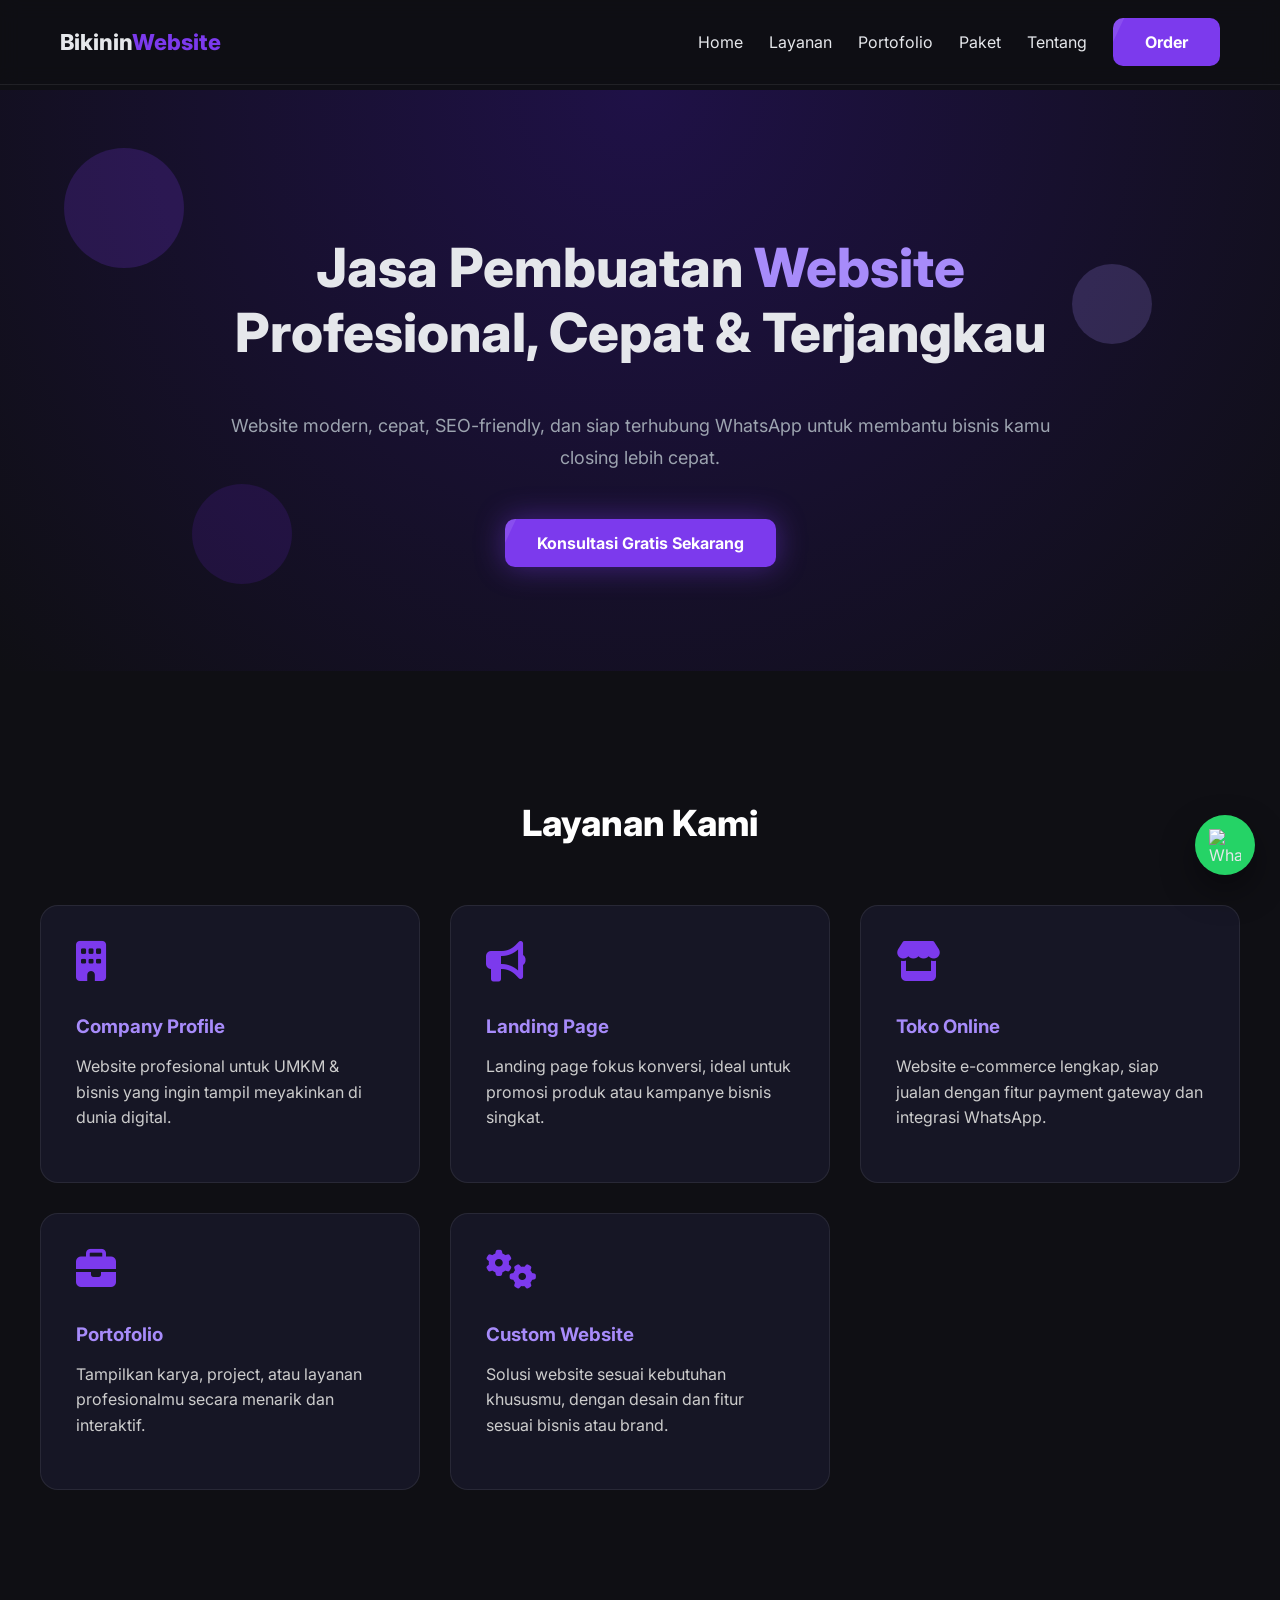
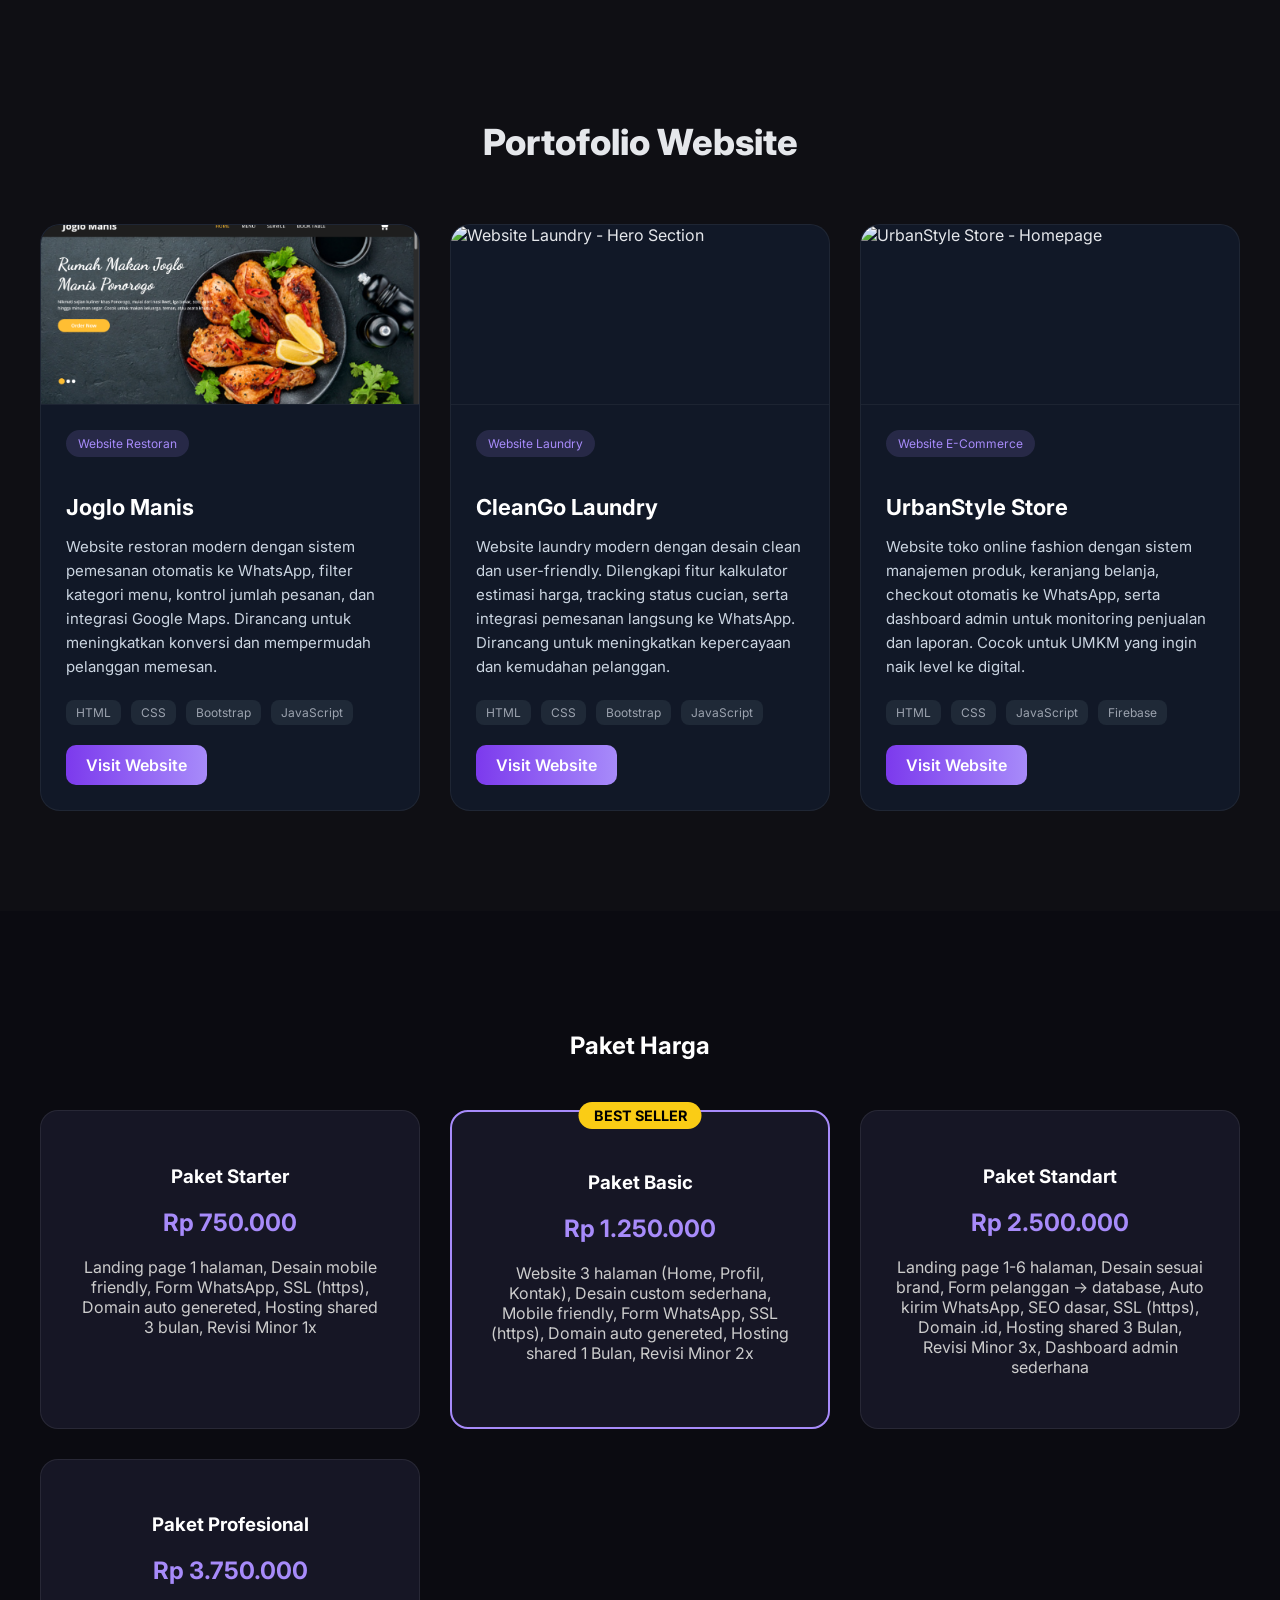
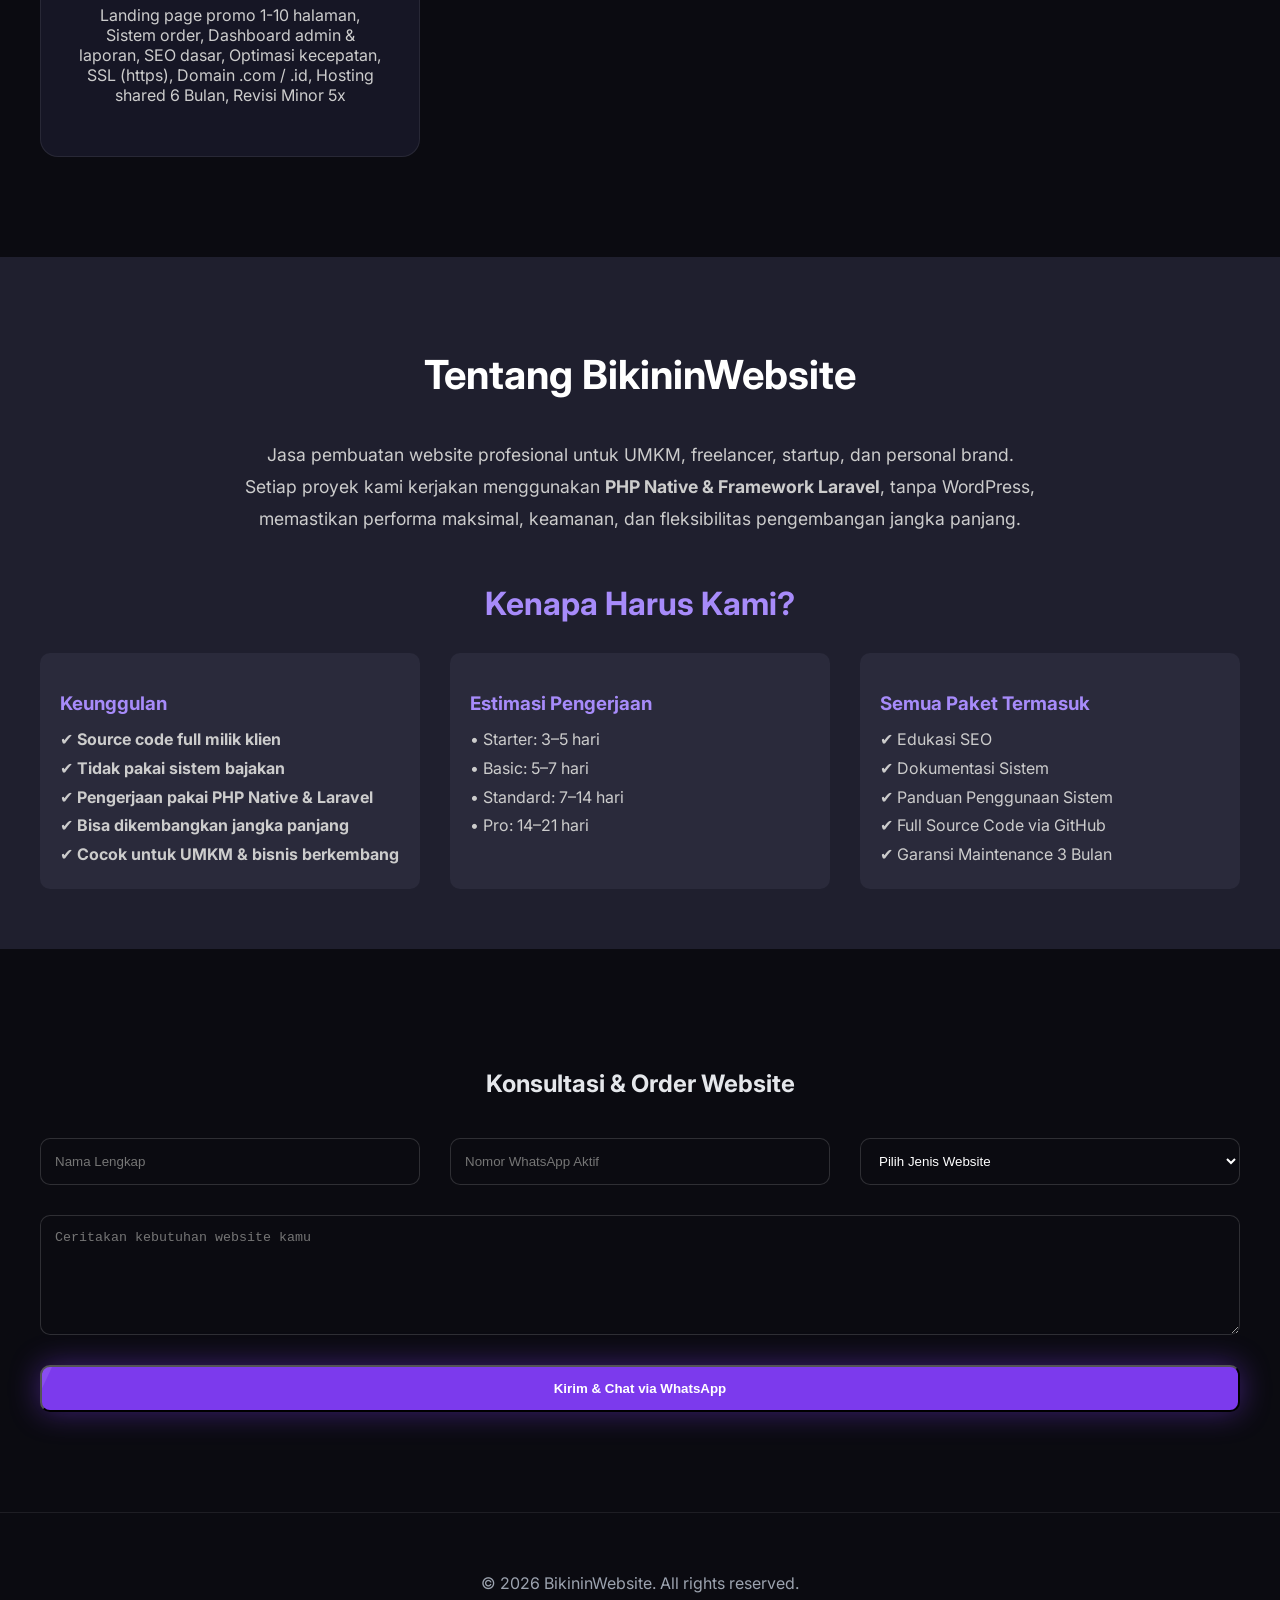
==== commit 883619ba: "Update landing page CleanGo" ====
--- a/index.html
+++ b/index.html
@@ -1,904 +1,817 @@
 <!DOCTYPE html>
-<html lang="en">
+<html lang="id">
 
 <head>
-    <meta charset="utf-8">
-    <title>Bikinin Website</title>
-    <meta content="width=device-width, initial-scale=1.0" name="viewport">
-    <meta content="" name="keywords">
-    <meta content="" name="description">
-
-    <!-- Favicon -->
-    <link href="img/favicon.ico" rel="icon">
-
-    <!-- Google Web Fonts -->
-    <link rel="preconnect" href="https://fonts.googleapis.com">
-    <link rel="preconnect" href="https://fonts.gstatic.com" crossorigin>
-    <link href="https://fonts.googleapis.com/css2?family=Heebo:wght@400;500&family=Jost:wght@500;600;700&display=swap"
-        rel="stylesheet">
-
-    <!-- Icon Font Stylesheet -->
-    <link rel="stylesheet" href="https://cdnjs.cloudflare.com/ajax/libs/font-awesome/6.5.1/css/all.min.css">
-    <link href="https://cdn.jsdelivr.net/npm/bootstrap-icons@1.4.1/font/bootstrap-icons.css" rel="stylesheet">
-
-    <!-- Libraries Stylesheet -->
-    <link href="lib/animate/animate.min.css" rel="stylesheet">
-    <link href="lib/owlcarousel/assets/owl.carousel.min.css" rel="stylesheet">
-
-    <!-- Customized Bootstrap Stylesheet -->
-    <link href="css/bootstrap.min.css" rel="stylesheet">
-
-    <!-- Template Stylesheet -->
-    <link href="css/style.css" rel="stylesheet">
+    <meta charset="UTF-8">
+    <meta name="viewport" content="width=device-width, initial-scale=1.0">
+
+    <!-- SEO -->
+    <title>BikininWebsite | Jasa Pembuatan Website Profesional, Cepat & Terjangkau</title>
+    <meta name="description"
+        content="BikininWebsite adalah jasa pembuatan website profesional untuk UMKM, freelancer, startup, dan personal brand. Website modern, cepat, SEO-friendly, dan siap closing via WhatsApp.">
+    <meta name="keywords"
+        content="jasa pembuatan website, bikin website murah, jasa website UMKM, website bisnis, jasa landing page, jasa website profesional">
+    <meta name="robots" content="index, follow">
+
+    <!-- FONT -->
+    <link href="https://fonts.googleapis.com/css2?family=Inter:wght@400;500;600;700;800&display=swap" rel="stylesheet">
+
+    <!-- ANIMATION -->
+    <link rel="stylesheet" href="https://cdnjs.cloudflare.com/ajax/libs/animate.css/4.1.1/animate.min.css" />
+    <script src="https://cdnjs.cloudflare.com/ajax/libs/wow/1.1.2/wow.min.js"></script>
+    <script>
+        document.addEventListener("DOMContentLoaded", function () {
+            new WOW().init();
+        });
+    </script>
+
+    <!-- ICONS -->
+    <link rel="stylesheet" href="https://cdnjs.cloudflare.com/ajax/libs/font-awesome/6.5.1/css/all.min.css" />
+
+    <style>
+        :root {
+            --primary: #7c3aed;
+            --bg: #0f0f14;
+            --card: #161625;
+            --text: #e5e7eb;
+            --muted: #9ca3af;
+            --hover: #5b21b6;
+        }
+
+        * {
+            box-sizing: border-box
+        }
+
+        body {
+            margin: 0;
+            font-family: 'Inter', sans-serif;
+            background: var(--bg);
+            color: var(--text);
+            scroll-behavior: smooth;
+            overflow-x: hidden;
+        }
+
+        a {
+            text-decoration: none;
+            color: var(--text);
+            transition: .3s
+        }
+
+        a:hover {
+            color: var(--primary)
+        }
+
+        section {
+            padding: 100px 20px;
+            position: relative;
+        }
+
+        .container {
+            max-width: 1200px;
+            margin: auto
+        }
+
+        header {
+            position: fixed;
+            top: 0;
+            width: 100%;
+            background: rgba(15, 15, 20, .85);
+            backdrop-filter: blur(10px);
+            border-bottom: 1px solid rgba(255, 255, 255, .08);
+            z-index: 999;
+        }
+
+        header .container {
+            display: flex;
+            justify-content: space-between;
+            align-items: center;
+            padding: 18px 20px;
+        }
+
+        .btn {
+            background: var(--primary);
+            color: #fff;
+            padding: 14px 32px;
+            border-radius: 10px;
+            font-weight: 700;
+            display: inline-block;
+            transition: .3s;
+            position: relative;
+            overflow: hidden;
+        }
+
+        .btn::before {
+            content: "";
+            position: absolute;
+            top: 0;
+            left: -100%;
+            width: 100%;
+            height: 100%;
+            background: rgba(255, 255, 255, 0.1);
+            transform: skewX(-25deg);
+            transition: 0.5s;
+        }
+
+        .btn:hover::before {
+            left: 200%;
+        }
+
+        .btn:hover {
+            background: var(--hover);
+            transform: scale(1.05);
+            box-shadow: 0 0 25px rgba(124, 58, 237, .4);
+        }
+
+        .card {
+            background: var(--card);
+            border: 1px solid rgba(255, 255, 255, .08);
+            border-radius: 18px;
+            padding: 35px;
+            transition: .35s;
+            position: relative;
+        }
+
+        .card:hover {
+            transform: translateY(-8px) scale(1.03);
+            box-shadow: 0 25px 60px rgba(0, 0, 0, .5), 0 0 25px rgba(124, 58, 237, .25);
+        }
+
+        .card i {
+            font-size: 40px;
+            color: var(--primary);
+            margin-bottom: 15px;
+            transition: .3s;
+        }
+
+        .card:hover i {
+            color: #a78bfa;
+            transform: scale(1.2) rotate(10deg);
+        }
+
+        .grid {
+            display: grid;
+            gap: 30px
+        }
+
+        .grid-3 {
+            grid-template-columns: repeat(auto-fit, minmax(280px, 1fr))
+        }
+
+        input,
+        textarea,
+        select {
+            width: 100%;
+            padding: 14px;
+            border-radius: 10px;
+            border: 1px solid rgba(255, 255, 255, .15);
+            background: #0b0b11;
+            color: #fff;
+            transition: .3s;
+        }
+
+        input:focus,
+        textarea:focus,
+        select:focus {
+            outline: none;
+            border-color: var(--primary);
+            box-shadow: 0 0 15px rgba(124, 58, 237, .3);
+        }
+
+        textarea {
+            min-height: 120px
+        }
+
+        .glow {
+            box-shadow: 0 0 30px rgba(124, 58, 237, .45)
+        }
+
+        .wa-float {
+            position: fixed;
+            bottom: 25px;
+            right: 25px;
+            width: 60px;
+            height: 60px;
+            background: #25D366;
+            border-radius: 50%;
+            display: flex;
+            align-items: center;
+            justify-content: center;
+            box-shadow: 0 15px 35px rgba(0, 0, 0, .4);
+            z-index: 999;
+            animation: pulse 2s infinite;
+        }
+
+        @keyframes pulse {
+            0% {
+                box-shadow: 0 0 0 0 rgba(37, 211, 102, .6)
+            }
+
+            70% {
+                box-shadow: 0 0 0 20px rgba(37, 211, 102, 0)
+            }
+
+            100% {
+                box-shadow: 0 0 0 0 rgba(37, 211, 102, 0)
+            }
+        }
+
+        footer {
+            background: #0b0b11;
+            border-top: 1px solid rgba(255, 255, 255, .08);
+            padding: 60px 20px;
+            text-align: center;
+            color: var(--muted);
+        }
+
+        /* ANIMATED BACKGROUND SHAPES */
+        .shape {
+            position: absolute;
+            border-radius: 50%;
+            opacity: 0.2;
+            animation: float 15s linear infinite;
+        }
+
+        .shape1 {
+            width: 120px;
+            height: 120px;
+            background: #7c3aed;
+            top: 10%;
+            left: 5%;
+        }
+
+        .shape2 {
+            width: 80px;
+            height: 80px;
+            background: #a78bfa;
+            top: 30%;
+            right: 10%;
+        }
+
+        .shape3 {
+            width: 100px;
+            height: 100px;
+            background: #5b21b6;
+            bottom: 15%;
+            left: 15%;
+        }
+
+        @keyframes float {
+            0% {
+                transform: translateY(0) rotate(0deg);
+            }
+
+            50% {
+                transform: translateY(-30px) rotate(180deg);
+            }
+
+            100% {
+                transform: translateY(0) rotate(360deg);
+            }
+        }
+
+        /* ============================= */
+        /* ===== PORTFOLIO FIX FINAL ==== */
+        /* ============================= */
+
+        .portfolio-card {
+            background: var(--card);
+            border-radius: 18px;
+            overflow: hidden;
+            border: 1px solid rgba(255, 255, 255, .08);
+            transition: .3s ease;
+        }
+
+        .portfolio-card:hover {
+            transform: translateY(-6px);
+            box-shadow: 0 15px 40px rgba(0, 0, 0, .4);
+        }
+
+        .portfolio-card img {
+            width: 100%;
+            height: 500px;
+            object-fit: cover;
+            display: block;
+        }
+
+
+        /* ===== SLIDER ===== */
+
+        /* SLIDER FIX CLEAN */
+
+        .slider {
+            height: 380px;
+            overflow: hidden;
+            border-bottom: 1px solid rgba(255, 255, 255, 0.05);
+        }
+
+        .slides {
+            display: flex;
+            height: 100%;
+            transition: transform 0.8s ease-in-out;
+        }
+
+        .slides img {
+            width: 100%;
+            height: 100%;
+            object-fit: cover;
+        }
+
+
+        /* MATIKAN SEMUA EFEK ZOOM */
+        .portfolio-card:hover img {
+            transform: none !important;
+        }
+
+        /* ==== PORTFOLIO PREMIUM ==== */
+
+        .portfolio-card {
+            background: #111827;
+            border-radius: 20px;
+            overflow: hidden;
+            border: 1px solid rgba(255, 255, 255, 0.06);
+            transition: 0.3s ease;
+        }
+
+        .portfolio-card:hover {
+            transform: translateY(-8px);
+            box-shadow: 0 25px 50px rgba(0, 0, 0, 0.5);
+        }
+
+        /* Slider */
+        .slider {
+            height: 180px;
+            overflow: hidden;
+        }
+
+        .slides {
+            display: flex;
+            height: 100%;
+            transition: transform 0.8s ease-in-out;
+        }
+
+        .slides img {
+            width: 100%;
+            flex: 0 0 100%;
+            object-fit: cover;
+        }
+
+        /* Content */
+        .portfolio-content {
+            padding: 25px;
+        }
+
+        .project-tag {
+            display: inline-block;
+            background: rgba(167, 139, 250, 0.15);
+            color: #a78bfa;
+            font-size: 12px;
+            padding: 6px 12px;
+            border-radius: 50px;
+            margin-bottom: 15px;
+        }
+
+        .portfolio-content h3 {
+            color: white;
+            margin-bottom: 12px;
+            font-size: 22px;
+        }
+
+        .portfolio-content p {
+            color: #cbd5e1;
+            line-height: 1.6;
+            font-size: 15px;
+        }
+
+        /* Tech Stack */
+        .tech-stack {
+            margin-top: 15px;
+        }
+
+        .tech-stack span {
+            display: inline-block;
+            background: #1f2937;
+            color: #9ca3af;
+            font-size: 12px;
+            padding: 5px 10px;
+            border-radius: 8px;
+            margin-right: 6px;
+            margin-top: 6px;
+        }
+
+        /* Button */
+        .btn-primary {
+            display: inline-block;
+            margin-top: 20px;
+            background: linear-gradient(90deg, #7c3aed, #a78bfa);
+            color: white;
+            padding: 10px 20px;
+            border-radius: 10px;
+            text-decoration: none;
+            font-weight: 600;
+            transition: 0.3s ease;
+        }
+
+        .btn-primary:hover {
+            opacity: 0.85;
+        }
+    </style>
 </head>
 
-<body data-bs-spy="scroll" data-bs-target=".navbar" data-bs-offset="51">
-    <div class="container-xxl bg-white p-0">
-        <!-- Spinner Start -->
-        <div id="spinner"
-            class="show bg-white position-fixed translate-middle w-100 vh-100 top-50 start-50 d-flex align-items-center justify-content-center">
-            <div class="spinner-grow text-primary" style="width: 3rem; height: 3rem;" role="status">
-                <span class="sr-only">Loading...</span>
+<body>
+
+    <header>
+        <div class="container">
+            <div style="font-size:22px;font-weight:800">
+                Bikinin<span style="color:var(--primary)">Website</span>
+            </div>
+            <nav style="display:flex;gap:26px;align-items:center">
+                <a href="#home">Home</a>
+                <a href="#services">Layanan</a>
+                <a href="#portfolio">Portofolio</a>
+                <a href="#pricing">Paket</a>
+                <a href="#about">Tentang</a>
+                <a href="#order" class="btn">Order</a>
+            </nav>
+        </div>
+    </header>
+
+    <div style="height:90px"></div>
+
+    <!-- HERO -->
+    <section id="home" class="wow animate__animated animate__fadeInUp"
+        style="text-align:center;background:radial-gradient(circle at top,#1f1147,#0f0f14); overflow:hidden;">
+        <div class="shape shape1"></div>
+        <div class="shape shape2"></div>
+        <div class="shape shape3"></div>
+        <div class="container">
+            <h1 style="font-size:54px;font-weight:800">
+                Jasa Pembuatan <span style="color:#a78bfa">Website</span><br>
+                Profesional, Cepat & Terjangkau
+            </h1>
+            <p style="max-width:820px;margin:25px auto 45px;color:var(--muted);line-height:1.8;font-size:18px">
+                Website modern, cepat, SEO-friendly, dan siap terhubung WhatsApp untuk membantu bisnis kamu closing
+                lebih cepat.
+            </p>
+            <a href="#order" class="btn glow">Konsultasi Gratis Sekarang</a>
+        </div>
+    </section>
+
+    <!-- SERVICES -->
+    <section id="services" class="wow animate__animated animate__fadeInUp" style="background:#0f0f14">
+        <div class="container">
+            <h2 style="text-align:center; margin-bottom:60px; color:#fff; font-size:36px; font-weight:800">
+                Layanan Kami
+            </h2>
+
+            <div class="grid grid-3" style="margin-top:20px; gap:30px">
+                <div class="card wow animate__animated animate__fadeInUp" data-wow-delay="0.1s">
+                    <i class="fas fa-building"></i>
+                    <h3 style="color:#a78bfa; margin-bottom:10px">Company Profile</h3>
+                    <p style="color:#ccc; line-height:1.6;">Website profesional untuk UMKM & bisnis yang ingin tampil
+                        meyakinkan di dunia digital.</p>
+                </div>
+                <div class="card wow animate__animated animate__fadeInUp" data-wow-delay="0.2s">
+                    <i class="fas fa-bullhorn"></i>
+                    <h3 style="color:#a78bfa; margin-bottom:10px">Landing Page</h3>
+                    <p style="color:#ccc; line-height:1.6;">Landing page fokus konversi, ideal untuk promosi produk atau
+                        kampanye bisnis singkat.</p>
+                </div>
+                <div class="card wow animate__animated animate__fadeInUp" data-wow-delay="0.3s">
+                    <i class="fas fa-store"></i>
+                    <h3 style="color:#a78bfa; margin-bottom:10px">Toko Online</h3>
+                    <p style="color:#ccc; line-height:1.6;">Website e-commerce lengkap, siap jualan dengan fitur payment
+                        gateway dan integrasi WhatsApp.</p>
+                </div>
+                <div class="card wow animate__animated animate__fadeInUp" data-wow-delay="0.4s">
+                    <i class="fas fa-briefcase"></i>
+                    <h3 style="color:#a78bfa; margin-bottom:10px">Portofolio</h3>
+                    <p style="color:#ccc; line-height:1.6;">Tampilkan karya, project, atau layanan profesionalmu secara
+                        menarik dan interaktif.</p>
+                </div>
+                <div class="card wow animate__animated animate__fadeInUp" data-wow-delay="0.5s">
+                    <i class="fas fa-cogs"></i>
+                    <h3 style="color:#a78bfa; margin-bottom:10px">Custom Website</h3>
+                    <p style="color:#ccc; line-height:1.6;">Solusi website sesuai kebutuhan khususmu, dengan desain dan
+                        fitur sesuai bisnis atau brand.</p>
+                </div>
             </div>
         </div>
-        <!-- Spinner End -->
-
-
-        <!-- Navbar & Hero Start -->
-        <div class="container-xxl position-relative p-0" id="home">
-            <nav class="navbar navbar-expand-lg navbar-light px-4 px-lg-5 py-3 py-lg-0">
-                <a href="" class="navbar-brand p-0">
-                    <h1 class="m-0">Bikinin Website</h1>
-                    <!-- <img src="img/logo.png" alt="Logo"> -->
-                </a>
-                <button class="navbar-toggler" type="button" data-bs-toggle="collapse" data-bs-target="#navbarCollapse">
-                    <span class="fa fa-bars"></span>
-                </button>
-                <div class="collapse navbar-collapse" id="navbarCollapse">
-                    <div class="navbar-nav mx-auto py-0">
-                        <a href="#home" class="nav-item nav-link active">Home</a>
-                        <a href="#about" class="nav-item nav-link">Tentang</a>
-                        <a href="#feature" class="nav-item nav-link">Layanan</a>
-                        <a href="#pricing" class="nav-item nav-link">Harga</a>
-                        <a href="#review" class="nav-item nav-link">Portofolio</a>
-                        <a href="#contact" class="nav-item nav-link">Kontak</a>
-
-                    </div>
-                    <a href="http://wa.me/6285850513486"
-                        class="btn btn-primary-gradient rounded-pill py-2 px-4 ms-3 d-none d-lg-block">
-                        Konsultasi Gratis
-                    </a>
-                </div>
-            </nav>
-
-            <!-- Hero Start -->
-            <div class="container-xxl bg-primary hero-header">
-                <div class="container px-lg-5">
-                    <div class="row g-5 align-items-center">
-
-                        <!-- KIRI: TEKS -->
-                        <div class="col-lg-7 text-center text-lg-start">
-                            <h1 class="text-white mb-4 animated slideInDown">
-                                Jasa Pembuatan Website Profesional<br>
-                                untuk Pribadi & UMKM
-                            </h1>
-                            <p class="hero-desc animated slideInDown">
-                                Kami membantu Anda memiliki website yang rapi, profesional,
-                                cepat diakses untuk kebutuhan bisnis maupun prinadi.
-                                Mulai dari undangan digital, website UMKM, sampai dashboard admin.
-                            </p>
-                            <a href="#pricing"
-                                class="btn btn-primary-gradient py-sm-3 px-4 px-sm-5 rounded-pill me-3 animated slideInLeft">
-                                Lihat Harga
-                            </a>
-
-                            <a href="https://wa.me/6285850513486"
-                                class="btn btn-secondary-gradient py-sm-3 px-4 px-sm-5 rounded-pill animated slideInRight">
-                                Hubungi WhatsApp
-                            </a>
-                        </div>
-
-                        <!-- KANAN: GAMBAR -->
-                        <div class="col-lg-5 d-flex justify-content-center justify-content-lg-end wow fadeInUp"
-                            data-wow-delay="0.3s">
-                            <img src="img/image.png" class="img-fluid hero-laptop" alt="Contoh Website Profesional">
-                        </div>
-                       
-                    </div>
-                </div>
-            </div>
-            <!-- Hero End -->
-            <!-- About Start -->
-            <div class="container-xxl pt-3 pb-5" id="about">
-                <div class="container py-5 px-lg-5">
-                    <div class="row g-5 align-items-center">
-                        <div class="col-lg-6 wow fadeInUp" data-wow-delay="0.1s">
-                            <h5 class="text-primary-gradient fw-medium">Tentang Kami</h5>
-                            <h1 class="mb-4">BIKININ WEBSITE COMPANY</h1>
-                            <p class="mb-4">
-                                bikininweb adalah layanan pembuatan website yang fokus pada kebutuhan nyata klien.
-                                Kami mengutamakan tampilan rapi, performa ringan, dan kemudahan penggunaan.
-                                Cocok untuk personal branding, UMKM, maupun project custom.
-                            </p>
-                            <div class="row g-4 mb-4">
-                                <div class="col-sm-6 wow fadeIn" data-wow-delay="0.5s">
-                                    <div class="d-flex">
-                                        <i class="fa fa-cogs fa-2x text-primary-gradient flex-shrink-0 mt-1"></i>
-                                        <div class="ms-3">
-                                            <h2 class="mb-0" data-toggle="counter-up">25</h2>
-                                            <p class="text-primary-gradient mb-0">Project</p>
-                                        </div>
-                                    </div>
-                                </div>
-                                <div class="col-sm-6 wow fadeIn" data-wow-delay="0.7s">
-                                    <div class="d-flex">
-                                        <i class="fa fa-comments fa-2x text-secondary-gradient flex-shrink-0 mt-1"></i>
-                                        <div class="ms-3">
-                                            <h2 class="mb-0" data-toggle="counter-up">10</h2>
-                                            <p class="text-secondary-gradient mb-0">Clients Reviews</p>
-                                        </div>
-                                    </div>
-                                </div>
-                            </div>
-                            <a href="#contact" class="btn btn-primary-gradient py-sm-3 px-4 px-sm-5 rounded-pill mt-3">
-                                Konsultasi Sekarang
-                            </a>
-                        </div>
-                        <div class="col-lg-6">
-                            <img class="img-fluid wow fadeInUp" data-wow-delay="0.5s" src="img/about.png">
+    </section>
+    <!-- PORTFOLIO -->
+    <section id="portfolio" class="wow animate__animated animate__fadeInUp" style="background:#0f0f14;">
+        <div class="container">
+            <h2 style="text-align:center; margin-bottom:60px; font-size:36px; font-weight:800;">
+                Portofolio Website
+            </h2>
+
+            <div class="grid grid-3">
+
+                <!-- Joglo Manis -->
+                <div class="portfolio-card">
+
+                    <!-- Slider -->
+                    <div class="slider">
+                        <div class="slides">
+                            <img src="img/joglo1.jpg" alt="Website Restoran Joglo Manis - Tampilan Home">
+                            <img src="img/joglo2.jpg" alt="Website Restoran Joglo Manis - Menu Digital">
+                            <img src="img/joglo3.jpg" alt="Website Restoran Joglo Manis - Keranjang Belanja">
+                            <img src="img/joglo4.jpg" alt="Website Restoran Joglo Manis - Checkout WhatsApp">
                         </div>
                     </div>
-                </div>
-            </div>
-            <!-- About End -->
-
-            <!-- Features Start -->
-            <div class="container-xxl py-5" id="feature">
-                <div class="container py-5 px-lg-5">
-                    <div class="text-center wow fadeInUp" data-wow-delay="0.1s">
-                        <h5 class="text-primary-gradient fw-medium">Layanan Kami</h5>
-                        <h1 class="mb-5">Solusi Website Sesuai Kebutuhan</h1>
+
+                    <div class="portfolio-content">
+
+                        <span class="project-tag">Website Restoran</span>
+
+                        <h3>Joglo Manis</h3>
+
+                        <p>
+                            Website restoran modern dengan sistem pemesanan otomatis ke WhatsApp,
+                            filter kategori menu, kontrol jumlah pesanan, dan integrasi Google Maps.
+                            Dirancang untuk meningkatkan konversi dan mempermudah pelanggan memesan.
+                        </p>
+
+                        <div class="tech-stack">
+                            <span>HTML</span>
+                            <span>CSS</span>
+                            <span>Bootstrap</span>
+                            <span>JavaScript</span>
+                        </div>
+
+                        <a href="portofolio/laundry/index.html" target="_blank" class="btn-primary">
+                            Visit Website
+                        </a>
+
                     </div>
-                    <div class="row g-4">
-                        <div class="col-lg-4 col-md-6 wow fadeInUp" data-wow-delay="0.1s">
-                            <div class="feature-item bg-light rounded p-4">
-                                <div class="d-inline-flex align-items-center justify-content-center bg-primary-gradient rounded-circle mb-4"
-                                    style="width: 60px; height: 60px;">
-                                    <i class="fa fa-eye text-white fs-4"></i>
-                                </div>
-                                <h5 class="mb-3">Website Pribadi & UMKM</h5>
-                                <p class="m-0">
-                                    Pembuatan website untuk personal branding dan UMKM agar terlihat profesional dan
-                                    terpercaya.
-                                </p>
-                            </div>
-                        </div>
-                        <div class="col-lg-4 col-md-6 wow fadeInUp" data-wow-delay="0.3s">
-                            <div class="feature-item bg-light rounded p-4">
-                                <div class="d-inline-flex align-items-center justify-content-center bg-secondary-gradient rounded-circle mb-4"
-                                    style="width: 60px; height: 60px;">
-                                    <i class="fa fa-layer-group text-white fs-4"></i>
-                                </div>
-                                <h5 class="mb-3">Undangan Digital</h5>
-                                <p class="m-0">
-                                    Undangan digital modern, ringan, dan mudah dibagikan melalui WhatsApp atau media
-                                    sosial.
-                                </p>
-                            </div>
-                        </div>
-                        <div class="col-lg-4 col-md-6 wow fadeInUp" data-wow-delay="0.5s">
-                            <div class="feature-item bg-light rounded p-4">
-                                <div class="d-inline-flex align-items-center justify-content-center bg-primary-gradient rounded-circle mb-4"
-                                    style="width: 60px; height: 60px;">
-                                    <i class="fa fa-edit text-white fs-4"></i>
-                                </div>
-                                <h5 class="mb-3">Dashboard Admin</h5>
-                                <p class="m-0">
-                                    Dashboard untuk mengelola data, pesanan, atau laporan sesuai kebutuhan
-                                    bisnis.
-                                </p>
-                            </div>
-                        </div>
-                        <div class="col-lg-4 col-md-6 wow fadeInUp" data-wow-delay="0.1s">
-                            <div class="feature-item bg-light rounded p-4">
-                                <div class="d-inline-flex align-items-center justify-content-center bg-secondary-gradient rounded-circle mb-4"
-                                    style="width: 60px; height: 60px;">
-                                    <i class="fa fa-shield-alt text-white fs-4"></i>
-                                </div>
-                                <h5 class="mb-3">Website Aman & Stabil</h5>
-                                <p class="m-0">
-                                    Website dibangun dengan struktur yang aman, cepat diakses, dan mudah dikembangkan.
-                                </p>
-                            </div>
-                        </div>
-                        <div class="col-lg-4 col-md-6 wow fadeInUp" data-wow-delay="0.3s">
-                            <div class="feature-item bg-light rounded p-4">
-                                <div class="d-inline-flex align-items-center justify-content-center bg-primary-gradient rounded-circle mb-4"
-                                    style="width: 60px; height: 60px;">
-                                    <i class="fa fa-cloud text-white fs-4"></i>
-                                </div>
-                                <h5 class="mb-3">Hosting & Domain</h5>
-                                <p class="m-0">
-                                    Bantuan setup hosting dan domain, termasuk rekomendasi sesuai kebutuhan dan
-                                    anggaran.
-                                </p>
-                            </div>
-                        </div>
-                        <div class="col-lg-4 col-md-6 wow fadeInUp" data-wow-delay="0.5s">
-                            <div class="feature-item bg-light rounded p-4">
-                                <div class="d-inline-flex align-items-center justify-content-center bg-secondary-gradient rounded-circle mb-4"
-                                    style="width: 60px; height: 60px;">
-                                    <i class="fa fa-mobile-alt text-white fs-4"></i>
-                                </div>
-                                <h5 class="mb-3">Responsive & SEO Ready</h5>
-                                <p class="m-0">
-                                    Tampilan website optimal di semua perangkat dan siap dioptimasi web browser.
-                                </p>
-                            </div>
+                </div>
+
+                <!-- CleanGo Laundry Website -->
+                <div class="portfolio-card">
+
+                    <!-- Slider -->
+                    <div class="slider">
+                        <div class="slides">
+                            <img src="https://laundrycities.com/wp-content/uploads/2022/12/Sorting-Laundry-Process-1280x720.jpg"
+                                alt="Website Laundry - Hero Section">
+                            <img src="https://www.ultim8cleaning.com/wp-content/uploads/2021/03/work-in-laundry-scaled.jpg"
+                                alt="Website Laundry - Layanan">
+                            <img src="https://laundry8plm.b-cdn.net/wp-content/uploads/2023/02/apa-itu-laundry.jpg"
+                                alt="Website Laundry - Kalkulator Harga">
+                            <img src="https://tse2.mm.bing.net/th/id/OIP.MdL31gwwJySrbGDiW6IdgAHaEC?pid=Api&P=0&h=180"
+                                alt="Website Laundry - Tracking Order">
                         </div>
                     </div>
-                </div>
-            </div>
-            <!-- Features End -->
-
-
-            <!-- Screenshot Start -->
-            <div class="container-xxl py-5" id="portfolio">
-                <div class="container py-5 px-lg-5">
-                    <div class="row g-5 align-items-center">
-                        <!-- Text / Portfolio Info -->
-                        <div class="col-lg-5 wow fadeInUp" data-wow-delay="0.1s">
-                            <h5 class="text-primary-gradient fw-medium">Portofolio</h5>
-                            <h1 class="mb-4">Contoh Website yang Pernah Kami Buat</h1>
-
-                            <p class="mb-4">
-                                Berikut beberapa contoh tampilan website yang kami kerjakan, mulai dari website UMKM,
-                                undangan digital, hingga dashboard sederhana.
-                            </p>
-
-                            <p>
-                                <i class="fa fa-check text-primary-gradient me-3"></i>
-                                Desain modern dan rapi
-                            </p>
-                            <p>
-                                <i class="fa fa-check text-primary-gradient me-3"></i>
-                                Responsif di HP & laptop
-                            </p>
-                            <p class="mb-4">
-                                <i class="fa fa-check text-primary-gradient me-3"></i>
-                                Mudah dikembangkan
-                            </p>
-
-                            <a href="https://wa.me/6285850513486"
-                                class="btn btn-primary-gradient py-sm-3 px-4 px-sm-5 rounded-pill mt-3">
-                                Konsultasi Sekarang
-                            </a>
+
+                    <div class="portfolio-content">
+
+                        <span class="project-tag">Website Laundry</span>
+
+                        <h3>CleanGo Laundry</h3>
+
+                        <p>
+                            Website laundry modern dengan desain clean dan user-friendly.
+                            Dilengkapi fitur kalkulator estimasi harga, tracking status cucian,
+                            serta integrasi pemesanan langsung ke WhatsApp.
+                            Dirancang untuk meningkatkan kepercayaan dan kemudahan pelanggan.
+                        </p>
+
+                        <div class="tech-stack">
+                            <span>HTML</span>
+                            <span>CSS</span>
+                            <span>Bootstrap</span>
+                            <span>JavaScript</span>
                         </div>
 
-                        <!-- Screenshot / Laptop Preview -->
-                        <div class="col-lg-7 d-flex justify-content-center justify-content-lg-end wow fadeInUp"
-                            data-wow-delay="0.3s">
-
-                            <div class="owl-carousel screenshot-carousel">
-                                <img class="img-fluid" src="img/image.png" alt="Website UMKM">
-                                <img class="img-fluid" src="img/image2.png" alt="Website Dashboard">
-                                <img class="img-fluid" src="img/image3.png" alt="Website Undangan">
-                            </div>
-
-                        </div>
+                        <a href="portofolio/laundry/index.html" target="_blank" class="btn-primary">
+                            Visit Website
+                        </a>
 
                     </div>
                 </div>
-            </div>
-            <!-- Screenshot End -->
-
-
-            <!-- Process Start -->
-            <!-- <div class="container-xxl py-5">
-                <div class="container py-5 px-lg-5">
-                    <div class="text-center pb-4 wow fadeInUp" data-wow-delay="0.1s">
-                        <h5 class="text-primary-gradient fw-medium">How It Works</h5>
-                        <h1 class="mb-5">3 Easy Steps</h1>
-                    </div>
-                    <div class="row gy-5 gx-4 justify-content-center">
-                        <div class="col-lg-4 col-sm-6 text-center pt-4 wow fadeInUp" data-wow-delay="0.1s">
-                            <div class="position-relative bg-light rounded pt-5 pb-4 px-4">
-                                <div class="d-inline-flex align-items-center justify-content-center bg-primary-gradient rounded-circle position-absolute top-0 start-50 translate-middle shadow"
-                                    style="width: 100px; height: 100px;">
-                                    <i class="fa fa-cog fa-3x text-white"></i>
-                                </div>
-                                <h5 class="mt-4 mb-3">Install the App</h5>
-                                <p class="mb-0">Tempor erat elitr rebum clita dolor diam ipsum sit diam amet diam eos
-                                    erat
-                                    ipsum et lorem et sit sed stet</p>
-                            </div>
-                        </div>
-                        <div class="col-lg-4 col-sm-6 text-center pt-4 wow fadeInUp" data-wow-delay="0.3s">
-                            <div class="position-relative bg-light rounded pt-5 pb-4 px-4">
-                                <div class="d-inline-flex align-items-center justify-content-center bg-secondary-gradient rounded-circle position-absolute top-0 start-50 translate-middle shadow"
-                                    style="width: 100px; height: 100px;">
-                                    <i class="fa fa-address-card fa-3x text-white"></i>
-                                </div>
-                                <h5 class="mt-4 mb-3">Setup Your Profile</h5>
-                                <p class="mb-0">Tempor erat elitr rebum clita dolor diam ipsum sit diam amet diam eos
-                                    erat
-                                    ipsum et lorem et sit sed stet</p>
-                            </div>
-                        </div>
-                        <div class="col-lg-4 col-sm-6 text-center pt-4 wow fadeInUp" data-wow-delay="0.5s">
-                            <div class="position-relative bg-light rounded pt-5 pb-4 px-4">
-                                <div class="d-inline-flex align-items-center justify-content-center bg-primary-gradient rounded-circle position-absolute top-0 start-50 translate-middle shadow"
-                                    style="width: 100px; height: 100px;">
-                                    <i class="fa fa-check fa-3x text-white"></i>
-                                </div>
-                                <h5 class="mt-4 mb-3">Enjoy The Features</h5>
-                                <p class="mb-0">Tempor erat elitr rebum clita dolor diam ipsum sit diam amet diam eos
-                                    erat
-                                    ipsum et lorem et sit sed stet</p>
-                            </div>
+                <!-- UrbanStyle Store -->
+                <div class="portfolio-card">
+
+                    <!-- Slider -->
+                    <div class="slider">
+                        <div class="slides">
+                            <img src="img/fashion1.jpg" alt="UrbanStyle Store - Homepage">
+                            <img src="img/fashion2.jpg" alt="UrbanStyle Store - Product Catalog">
+                            <img src="img/fashion3.jpg" alt="UrbanStyle Store - Shopping Cart">
+                            <img src="img/fashion4.jpg" alt="UrbanStyle Store - Admin Dashboard">
                         </div>
                     </div>
-                </div>
-            </div> -->
-            <!-- Process Start -->
-
-            <!-- Download Start -->
-            <!-- <div class="container-xxl py-5">
-                <div class="container py-5 px-lg-5">
-                    <div class="row g-5 align-items-center">
-                        <div class="col-lg-6">
-                            <img class="img-fluid wow fadeInUp" data-wow-delay="0.1s" src="img/about.png">
+
+                    <div class="portfolio-content">
+
+                        <span class="project-tag">Website E-Commerce</span>
+
+                        <h3>UrbanStyle Store</h3>
+
+                        <p>
+                            Website toko online fashion dengan sistem manajemen produk,
+                            keranjang belanja, checkout otomatis ke WhatsApp,
+                            serta dashboard admin untuk monitoring penjualan dan laporan.
+                            Cocok untuk UMKM yang ingin naik level ke digital.
+                        </p>
+
+                        <div class="tech-stack">
+                            <span>HTML</span>
+                            <span>CSS</span>
+                            <span>JavaScript</span>
+                            <span>Firebase</span>
                         </div>
-                        <div class="col-lg-6 wow fadeInUp" data-wow-delay="0.3s">
-                            <h5 class="text-primary-gradient fw-medium">Download</h5>
-                            <h1 class="mb-4">Download The Latest Version Of Our App</h1>
-                            <p class="mb-4">Diam dolor diam ipsum et tempor sit. Aliqu diam amet diam et eos labore.
-                                Clita
-                                erat ipsum et lorem et sit, sed stet no labore lorem sit clita duo justo eirmod magna
-                                dolore
-                                erat amet</p>
-                            <div class="row g-4">
-                                <div class="col-sm-6 wow fadeIn" data-wow-delay="0.5s">
-                                    <a href="" class="d-flex bg-primary-gradient rounded py-3 px-4">
-                                        <i class="fab fa-apple fa-3x text-white flex-shrink-0"></i>
-                                        <div class="ms-3">
-                                            <p class="text-white mb-0">Available On</p>
-                                            <h5 class="text-white mb-0">App Store</h5>
-                                        </div>
-                                    </a>
-                                </div>
-                                <div class="col-sm-6 wow fadeIn" data-wow-delay="0.7s">
-                                    <a href="" class="d-flex bg-secondary-gradient rounded py-3 px-4">
-                                        <i class="fab fa-android fa-3x text-white flex-shrink-0"></i>
-                                        <div class="ms-3">
-                                            <p class="text-white mb-0">Available On</p>
-                                            <h5 class="text-white mb-0">Play Store</h5>
-                                        </div>
-                                    </a>
-                                </div>
-                            </div>
-                        </div>
+
+                        <a href="#" target="_blank" class="btn-primary">
+                            Visit Website
+                        </a>
+
                     </div>
                 </div>
-            </div> -->
-            <!-- Download End -->
-
-
-            <!-- Pricing Start -->
-            <div class="container-xxl py-sm-3" id="pricing">
-                <div class="container py-sm-3 px-lg-5">
-
-                    <!-- Title -->
-                    <div class="text-center wow fadeInUp" data-wow-delay="0.1s">
-                        <h5 class="text-primary-gradient fw-medium">Pricing Plan</h5>
-                        <h1 class="mb-5">Pilih Paket Website</h1>
+
+
+
+            </div>
+        </div>
+    </section>
+
+    <!-- PRICING -->
+    <section id="pricing" class="wow animate__animated animate__fadeInUp" style="background:#0b0b11">
+        <div class="container">
+            <h2 style="text-align:center; color:#fff; margin-bottom:50px;">Paket Harga</h2>
+            <div class="grid grid-3" style="gap:30px">
+
+                <div class="card wow animate__animated animate__fadeInUp" data-wow-delay="0.1s"
+                    style="text-align:center;">
+                    <h3 style="color:#fff">Paket Starter</h3>
+                    <h2 style="color:#a78bfa">Rp 750.000</h2>
+                    <p style="color:#ccc">Landing page 1 halaman, Desain mobile friendly, Form WhatsApp, SSL (https),
+                        Domain auto genereted, Hosting shared 3 bulan, Revisi Minor 1x</p>
+                </div>
+
+                <div class="card wow animate__animated animate__fadeInUp" data-wow-delay="0.2s"
+                    style="text-align:center; border:2px solid #a78bfa; position: relative; padding-top: 40px;">
+
+                    <!-- Logo Best Seller -->
+                    <div
+                        style="position: absolute; top: -10px; left: 50%; transform: translateX(-50%); background: #facc15; color: #000; font-weight: bold; padding: 5px 15px; border-radius: 20px; font-size: 0.9rem;">
+                        BEST SELLER
                     </div>
 
-                    <div class="tab-class text-center pricing wow fadeInUp" data-wow-delay="0.1s">
-
-                        <!-- Tabs -->
-                        <ul
-                            class="nav nav-pills d-inline-flex justify-content-center bg-primary-gradient rounded-pill mb-5">
-                            <li class="nav-item">
-                                <button class="nav-link active" data-bs-toggle="pill" href="#tab-1">
-                                    Project
-                                </button>
-                            </li>
-                            <li class="nav-item">
-                                <button class="nav-link" data-bs-toggle="pill" href="#tab-2">
-                                    Maintenance
-                                </button>
-                            </li>
-                        </ul>
-
-                        <div class="tab-content text-start">
-
-                            <!-- PROJECT -->
-                            <div id="tab-1" class="tab-pane fade show p-0 active">
-                                <div class="row g-4">
-
-                                    <!-- Starter -->
-                                    <div class="col-lg-4">
-                                        <div class="bg-light rounded">
-                                            <div class="border-bottom p-4 mb-4">
-                                                <h4 class="text-primary-gradient mb-1">Starter</h4>
-                                                <span>Cocok untuk UMKM</span>
-                                            </div>
-                                            <div class="p-4 pt-0">
-                                                <h1 class="mb-3">
-                                                    <span class="text-muted d-block mb-1" style="font-size:14px;">
-                                                        Start From
-                                                    </span>
-                                                    <small class="align-top" style="font-size:22px;">Rp</small>
-                                                    750K
-                                                    <small class="align-bottom" style="font-size:16px;"> /
-                                                        project</small>
-                                                </h1>
-
-                                                <div class="d-flex justify-content-between mb-3">
-                                                    <span>Landing Page</span>
-                                                    <i class="fa fa-check text-primary-gradient pt-1"></i>
-                                                </div>
-                                                <div class="d-flex justify-content-between mb-3">
-                                                    <span>Responsive Design</span>
-                                                    <i class="fa fa-check text-primary-gradient pt-1"></i>
-                                                </div>
-                                                <div class="d-flex justify-content-between mb-3">
-                                                    <span>Gratis Revisi 2x</span>
-                                                    <i class="fa fa-check text-primary-gradient pt-1"></i>
-                                                </div>
-
-                                                <a href="https://wa.me/6285850513486"
-                                                    class="btn btn-primary-gradient rounded-pill py-2 px-4 mt-4"
-                                                    target="_blank">
-                                                    Konsultasi WhatsApp
-                                                </a>
-                                            </div>
-                                        </div>
-                                    </div>
-
-                                    <!-- Advance -->
-                                    <div class="col-lg-4">
-                                        <div class="bg-light rounded border border-primary">
-                                            <div class="border-bottom p-4 mb-4 text-center">
-                                                <span class="badge bg-primary mb-2">Best Seller</span>
-                                                <h4 class="text-primary-gradient mb-1">Advance</h4>
-                                                <span>Website Profesional</span>
-                                            </div>
-                                            <div class="p-4 pt-0">
-                                                <h1 class="mb-3">
-                                                    <span class="text-muted d-block mb-1" style="font-size:14px;">
-                                                        Start From
-                                                    </span>
-                                                    <small class="align-top" style="font-size:22px;">Rp</small>
-                                                    1.5JT
-                                                    <small class="align-bottom" style="font-size:16px;"> /
-                                                        project</small>
-                                                </h1>
-
-                                                <div class="d-flex justify-content-between mb-3">
-                                                    <span>Website Multi Halaman</span>
-                                                    <i class="fa fa-check text-primary-gradient pt-1"></i>
-                                                </div>
-                                                <div class="d-flex justify-content-between mb-3">
-                                                    <span>SEO Dasar</span>
-                                                    <i class="fa fa-check text-primary-gradient pt-1"></i>
-                                                </div>
-                                                <div class="d-flex justify-content-between mb-3">
-                                                    <span>Gratis Revisi 3x</span>
-                                                    <i class="fa fa-check text-primary-gradient pt-1"></i>
-                                                </div>
-
-                                                <a href="https://wa.me/6285850513486"
-                                                    class="btn btn-secondary-gradient rounded-pill py-2 px-4 mt-4"
-                                                    target="_blank">
-                                                    Konsultasi WhatsApp
-                                                </a>
-                                            </div>
-                                        </div>
-                                    </div>
-
-                                    <!-- Premium -->
-                                    <div class="col-lg-4">
-                                        <div class="bg-light rounded">
-                                            <div class="border-bottom p-4 mb-4">
-                                                <h4 class="text-primary-gradient mb-1">Premium</h4>
-                                                <span>Full Custom Website</span>
-                                            </div>
-                                            <div class="p-4 pt-0">
-                                                <h1 class="mb-3">
-                                                    <span class="text-muted d-block mb-1" style="font-size:14px;">
-                                                        Start From
-                                                    </span>
-                                                    <small class="align-top" style="font-size:22px;">Rp</small>
-                                                    2.5JT
-                                                    <small class="align-bottom" style="font-size:16px;"> /
-                                                        project</small>
-                                                </h1>
-
-                                                <div class="d-flex justify-content-between mb-3">
-                                                    <span>Custom Design</span>
-                                                    <i class="fa fa-check text-primary-gradient pt-1"></i>
-                                                </div>
-                                                <div class="d-flex justify-content-between mb-3">
-                                                    <span>Admin Dashboard</span>
-                                                    <i class="fa fa-check text-primary-gradient pt-1"></i>
-                                                </div>
-                                                <div class="d-flex justify-content-between mb-3">
-                                                    <span>Gratis Revisi Minor</span>
-                                                    <i class="fa fa-check text-primary-gradient pt-1"></i>
-                                                </div>
-
-                                                <a href="https://wa.me/6285850513486"
-                                                    class="btn btn-primary-gradient rounded-pill py-2 px-4 mt-4"
-                                                    target="_blank">
-                                                    Konsultasi WhatsApp
-                                                </a>
-                                            </div>
-                                        </div>
-                                    </div>
-
-                                </div>
-                            </div>
-
-                            <!-- MAINTENANCE -->
-                            <div id="tab-2" class="tab-pane fade p-0">
-                                <div class="row g-4">
-
-                                    <div class="col-lg-4">
-                                        <div class="bg-light rounded">
-                                            <div class="border-bottom p-4 mb-4">
-                                                <h4 class="text-primary-gradient mb-1">Starter</h4>
-                                                <span>Maintenance Ringan</span>
-                                            </div>
-                                            <div class="p-4 pt-0">
-                                                <h1 class="mb-3">
-                                                    <span class="text-muted d-block mb-1" style="font-size:14px;">
-                                                        Start From
-                                                    </span>
-                                                    <small class="align-top" style="font-size:22px;">Rp</small>
-                                                    150K
-                                                    <small class="align-bottom" style="font-size:16px;"> / bulan</small>
-                                                </h1>
-                                                <a href="https://wa.me/6285850513486"
-                                                    class="btn btn-primary-gradient rounded-pill py-2 px-4 mt-4"
-                                                    target="_blank">
-                                                    Konsultasi WhatsApp
-                                                </a>
-                                            </div>
-                                        </div>
-                                    </div>
-
-                                    <div class="col-lg-4">
-                                        <div class="bg-light rounded border">
-                                            <div class="border-bottom p-4 mb-4">
-                                                <h4 class="text-primary-gradient mb-1">Advance</h4>
-                                                <span>Maintenance Berkala</span>
-                                            </div>
-                                            <div class="p-4 pt-0">
-                                                <h1 class="mb-3">
-                                                    <span class="text-muted d-block mb-1" style="font-size:14px;">
-                                                        Start From
-                                                    </span>
-                                                    <small class="align-top" style="font-size:22px;">Rp</small>
-                                                    300K
-                                                    <small class="align-bottom" style="font-size:16px;"> / bulan</small>
-                                                </h1>
-                                                <a href="https://wa.me/6285850513486"
-                                                    class="btn btn-primary-gradient rounded-pill py-2 px-4 mt-4"
-                                                    target="_blank">
-                                                    Konsultasi WhatsApp
-                                                </a>
-                                            </div>
-                                        </div>
-                                    </div>
-
-                                    <div class="col-lg-4">
-                                        <div class="bg-light rounded">
-                                            <div class="border-bottom p-4 mb-4">
-                                                <h4 class="text-primary-gradient mb-1">Premium</h4>
-                                                <span>Maintenance Full Support</span>
-                                            </div>
-                                            <div class="p-4 pt-0">
-                                                <h1 class="mb-3">
-                                                    <span class="text-muted d-block mb-1" style="font-size:14px;">
-                                                        Start From
-                                                    </span>
-                                                    <small class="align-top" style="font-size:22px;">Rp</small>
-                                                    500K
-                                                    <small class="align-bottom" style="font-size:16px;"> / bulan</small>
-                                                </h1>
-                                                <a href="https://wa.me/6285850513486"
-                                                    class="btn btn-primary-gradient rounded-pill py-2 px-4 mt-4"
-                                                    target="_blank">
-                                                    Konsultasi WhatsApp
-                                                </a>
-                                            </div>
-                                        </div>
-                                    </div>
-
-                                </div>
-                            </div>
-
-                        </div>
-                    </div>
+                    <h3 style="color:#fff">Paket Basic</h3>
+                    <h2 style="color:#a78bfa">Rp 1.250.000</h2>
+                    <p style="color:#ccc">Website 3 halaman (Home, Profil, Kontak), Desain custom sederhana, Mobile
+                        friendly, Form WhatsApp, SSL (https), Domain auto genereted, Hosting shared 1 Bulan, Revisi
+                        Minor 2x</p>
+                </div>
+
+
+                <div class="card wow animate__animated animate__fadeInUp" data-wow-delay="0.3s"
+                    style="text-align:center;">
+                    <h3 style="color:#fff">Paket Standart</h3>
+                    <h2 style="color:#a78bfa">Rp 2.500.000</h2>
+                    <p style="color:#ccc">Landing page 1-6 halaman, Desain sesuai brand, Form pelanggan → database, Auto
+                        kirim WhatsApp, SEO dasar, SSL (https), Domain .id, Hosting shared 3 Bulan, Revisi Minor 3x,
+                        Dashboard admin sederhana</p>
+                </div>
+
+                <div class="card wow animate__animated animate__fadeInUp" data-wow-delay="0.3s"
+                    style="text-align:center;">
+                    <h3 style="color:#fff">Paket Profesional</h3>
+                    <h2 style="color:#a78bfa">Rp 3.750.000</h2>
+                    <p style="color:#ccc">Landing page promo 1-10 halaman, Sistem order, Dashboard admin & laporan, SEO
+                        dasar, Optimasi kecepatan, SSL (https), Domain .com / .id, Hosting shared 6 Bulan, Revisi Minor
+                        5x</p>
+
                 </div>
             </div>
-            <!-- Pricing End -->
-
-            <!-- Testimonial Start -->
-            <div class="container-xxl py-5" id="review">
-                <div class="container py-5 px-lg-5">
-                    <div class="text-center wow fadeInUp" data-wow-delay="0.1s">
-                        <h5 class="text-primary-gradient fw-medium">Testimonial</h5>
-                        <h1 class="mb-5">Apa Kata Klien Kami</h1>
-                    </div>
-
-                    <div class="owl-carousel testimonial-carousel wow fadeInUp" data-wow-delay="0.1s">
-
-                        <!-- Testimonial 1 -->
-                        <div class="testimonial-item rounded p-4">
-                            <div class="d-flex align-items-center mb-4">
-                                <!-- <img class="img-fluid bg-white rounded flex-shrink-0 p-1" src="img/testimonial-1.jpg"
-                                    style="width: 85px; height: 85px;"> -->
-                                <div class="ms-4">
-                                    <h5 class="mb-1">Rizky Pratama</h5>
-                                    <p class="mb-1">Owner UMKM Kuliner</p>
-                                    <div>
-                                        <small class="fa fa-star text-warning"></small>
-                                        <small class="fa fa-star text-warning"></small>
-                                        <small class="fa fa-star text-warning"></small>
-                                        <small class="fa fa-star text-warning"></small>
-                                        <small class="fa fa-star text-warning"></small>
-                                    </div>
-                                </div>
-                            </div>
-                            <p class="mb-0">
-                                Website-nya rapi, cepat, dan sesuai banget sama kebutuhan usaha saya.
-                                Proses pengerjaan juga jelas dan komunikatif. Sangat recommended!
-                            </p>
-                        </div>
-
-                        <!-- Testimonial 2 -->
-                        <div class="testimonial-item rounded p-4">
-                            <div class="d-flex align-items-center mb-4">
-                                <!-- <img class="img-fluid bg-white rounded flex-shrink-0 p-1" src="img/testimonial-2.jpg"
-                                    style="width: 85px; height: 85px;"> -->
-                                <div class="ms-4">
-                                    <h5 class="mb-1">Dinda Ayu</h5>
-                                    <p class="mb-1">Freelancer</p>
-                                    <div>
-                                        <small class="fa fa-star text-warning"></small>
-                                        <small class="fa fa-star text-warning"></small>
-                                        <small class="fa fa-star text-warning"></small>
-                                        <small class="fa fa-star text-warning"></small>
-                                        <small class="fa fa-star text-warning"></small>
-                                    </div>
-                                </div>
-                            </div>
-                            <p class="mb-0">
-                                Saya pesan website portfolio dan hasilnya melebihi ekspektasi.
-                                Desainnya profesional dan mudah diakses dari semua device.
-                            </p>
-                        </div>
-
-                        <!-- Testimonial 3 -->
-                        <div class="testimonial-item rounded p-4">
-                            <div class="d-flex align-items-center mb-4">
-                                <!-- <img class="img-fluid bg-white rounded flex-shrink-0 p-1" src="img/testimonial-3.jpg"
-                                    style="width: 85px; height: 85px;"> -->
-                                <div class="ms-4">
-                                    <h5 class="mb-1">Andi Saputra</h5>
-                                    <p class="mb-1">Pengusaha UMKM</p>
-                                    <div>
-                                        <small class="fa fa-star text-warning"></small>
-                                        <small class="fa fa-star text-warning"></small>
-                                        <small class="fa fa-star text-warning"></small>
-                                        <small class="fa fa-star text-warning"></small>
-                                        <small class="fa fa-star text-warning"></small>
-                                    </div>
-                                </div>
-                            </div>
-                            <p class="mb-0">
-                                Tim sangat responsif dan paham teknis. Website bisnis kami sekarang
-                                lebih cepat, aman, dan mudah dikelola.
-                            </p>
-                        </div>
-
-                        <!-- Testimonial 4 -->
-                        <div class="testimonial-item rounded p-4">
-                            <div class="d-flex align-items-center mb-4">
-                                <!-- <img class="img-fluid bg-white rounded flex-shrink-0 p-1" src="img/testimonial-4.jpg"
-                                    style="width: 85px; height: 85px;"> -->
-                                <div class="ms-4">
-                                    <h5 class="mb-1">Siti Rahma</h5>
-                                    <p class="mb-1">Admin Sekolah</p>
-                                    <div>
-                                        <small class="fa fa-star text-warning"></small>
-                                        <small class="fa fa-star text-warning"></small>
-                                        <small class="fa fa-star text-warning"></small>
-                                        <small class="fa fa-star text-warning"></small>
-                                        <small class="fa fa-star text-warning"></small>
-                                    </div>
-                                </div>
-                            </div>
-                            <p class="mb-0">
-                                Maintenance bulanan sangat membantu. Kalau ada kendala langsung
-                                ditangani dengan cepat dan jelas. Pelayanannya mantap.
-                            </p>
-                        </div>
-
-                    </div>
-                </div>
+    </section>
+
+    <!-- ABOUT -->
+    <section id="about" class="wow animate__animated animate__fadeInUp"
+        style="padding:60px 0; background-color:#1f1f2e; color:#ccc;">
+        <div class="container" style="max-width:1200px; margin:0 auto;">
+
+            <!-- Judul -->
+            <h2 style="text-align:center; font-size:2.5rem; color:#fff; margin-bottom:40px;">Tentang BikininWebsite</h2>
+            <p style="text-align:center; font-size:1.1rem; line-height:1.8; max-width:800px; margin:0 auto;">
+                Jasa pembuatan website profesional untuk UMKM, freelancer, startup, dan personal brand. Setiap proyek
+                kami kerjakan menggunakan <strong>PHP Native & Framework Laravel</strong>, tanpa WordPress, memastikan
+                performa maksimal, keamanan, dan fleksibilitas pengembangan jangka panjang.
+            </p>
+
+            <!-- Grid Keunggulan -->
+            <h2 style="text-align:center; font-size:2rem; color:#a78bfa; margin:50px 0 30px;">Kenapa Harus Kami?</h2>
+            <div style="display:grid; grid-template-columns:repeat(auto-fit, minmax(250px, 1fr)); gap:30px;">
+
+                <!-- Keunggulan 1 -->
+                <div style="background:#2a2a3b; padding:20px; border-radius:10px; text-align:left;">
+                    <h3 style="color:#a78bfa; margin-bottom:10px;">Keunggulan</h3>
+                    <ul style="list-style:none; padding:0; margin:0; line-height:1.8;">
+                        <li>✔ <strong>Source code full milik klien</strong></li>
+                        <li>✔ <strong>Tidak pakai sistem bajakan</strong></li>
+                        <li>✔ <strong>Pengerjaan pakai PHP Native & Laravel</strong></li>
+                        <li>✔ <strong>Bisa dikembangkan jangka panjang</strong></li>
+                        <li>✔ <strong>Cocok untuk UMKM & bisnis berkembang</strong></li>
+                    </ul>
+                </div>
+
+                <!-- Estimasi Pengerjaan -->
+                <div style="background:#2a2a3b; padding:20px; border-radius:10px; text-align:left;">
+                    <h3 style="color:#a78bfa; margin-bottom:10px;">Estimasi Pengerjaan</h3>
+                    <ul style="list-style:none; padding:0; margin:0; line-height:1.8;">
+                        <li>• Starter: 3–5 hari</li>
+                        <li>• Basic: 5–7 hari</li>
+                        <li>• Standard: 7–14 hari</li>
+                        <li>• Pro: 14–21 hari</li>
+                    </ul>
+                </div>
+
+                <!-- Paket & Fitur Bonus -->
+                <div style="background:#2a2a3b; padding:20px; border-radius:10px; text-align:left;">
+                    <h3 style="color:#a78bfa; margin-bottom:10px;">Semua Paket Termasuk</h3>
+                    <ul style="list-style:none; padding:0; margin:0; line-height:1.8;">
+                        <li>✔ Edukasi SEO</li>
+                        <li>✔ Dokumentasi Sistem</li>
+                        <li>✔ Panduan Penggunaan Sistem</li>
+                        <li>✔ Full Source Code via GitHub</li>
+                        <li>✔ Garansi Maintenance 3 Bulan</li>
+                    </ul>
+                </div>
+
             </div>
-            <!-- Testimonial End -->
-
-
-            <!-- Contact Start -->
-            <!-- <div class="container-xxl py-5" id="contact">
-                <div class="container py-5 px-lg-5">
-                    <div class="text-center wow fadeInUp" data-wow-delay="0.1s">
-                        <h5 class="text-primary-gradient fw-medium">Contact Us</h5>
-                        <h1 class="mb-5">Get In Touch!</h1>
-                    </div>
-                    <div class="row justify-content-center">
-                        <div class="col-lg-9">
-                            <div class="wow fadeInUp" data-wow-delay="0.3s">
-                                <p class="text-center mb-4">The contact form is currently inactive. Get a functional and
-                                    working contact form with Ajax & PHP in a few minutes. Just copy and paste the
-                                    files,
-                                    add a little code and you're done. <a
-                                        href="https://htmlcodex.com/contact-form">Download
-                                        Now</a>.</p>
-                                <form>
-                                    <div class="row g-3">
-                                        <div class="col-md-6">
-                                            <div class="form-floating">
-                                                <input type="text" class="form-control" id="name"
-                                                    placeholder="Your Name">
-                                                <label for="name">Your Name</label>
-                                            </div>
-                                        </div>
-                                        <div class="col-md-6">
-                                            <div class="form-floating">
-                                                <input type="email" class="form-control" id="email"
-                                                    placeholder="Your Email">
-                                                <label for="email">Your Email</label>
-                                            </div>
-                                        </div>
-                                        <div class="col-12">
-                                            <div class="form-floating">
-                                                <input type="text" class="form-control" id="subject"
-                                                    placeholder="Subject">
-                                                <label for="subject">Subject</label>
-                                            </div>
-                                        </div>
-                                        <div class="col-12">
-                                            <div class="form-floating">
-                                                <textarea class="form-control" placeholder="Leave a message here"
-                                                    id="message" style="height: 150px"></textarea>
-                                                <label for="message">Message</label>
-                                            </div>
-                                        </div>
-                                        <div class="col-12 text-center">
-                                            <button class="btn btn-primary-gradient rounded-pill py-3 px-5"
-                                                type="submit">Send Message</button>
-                                        </div>
-                                    </div>
-                                </form>
-                            </div>
-                        </div>
-                    </div>
-                </div>
-            </div> -->
-            <!-- Contact End -->
-
-            <!-- Footer Start -->
-            <footer class="container-fluid bg-primary text-light footer wow fadeIn" data-wow-delay="0.1s">
-                <div class="container py-5 px-lg-5">
-                    <div class="row g-4">
-
-                        <!-- BRAND / KONTAK -->
-                        <div class="col-md-6 col-lg-3">
-                            <h4 class="text-white mb-3">BikininWeb</h4>
-                            <p class="mb-2">
-                                <i class="fa fa-map-marker-alt me-2"></i>Indonesia
-                            </p>
-                            <p class="mb-2">
-                                <i class="fa fa-phone-alt me-2"></i>+62 858-5051-3486
-                            </p>
-                            <p class="mb-3">
-                                <i class="fa fa-envelope me-2"></i>bikininweb@gmail.com
-                            </p>
-                            <div class="d-flex align-items-center">
-                                <!-- TikTok -->
-                                <a class="btn btn-outline-light btn-social me-2" href="https://www.tiktok.com/@bikininweb"
-                                    aria-label="TikTok">
-                                    <i class="fa-brands fa-tiktok"></i>
-                                </a>
-
-                                <!-- WhatsApp -->
-                                <a class="btn btn-outline-light btn-social me-2" href="https://wa.me/6285850513486"
-                                    aria-label="WhatsApp">
-                                    <i class="fa-brands fa-whatsapp"></i>
-                                </a>
-
-                                <!-- Twitter / X -->
-                                <a class="btn btn-outline-light btn-social" href="https://x.com/xixixi127482"
-                                    aria-label="Twitter">
-                                    <i class="fa-brands fa-x-twitter"></i>
-                                </a>
-                            </div>
-                        </div>
-
-                        <!-- MENU -->
-                        <div class="col-md-6 col-lg-3">
-                            <h4 class="text-white mb-3">Menu</h4>
-                            <a class="btn btn-link text-light p-0 mb-2 d-block" href="#about">Tentang Kami</a>
-                            <a class="btn btn-link text-light p-0 mb-2 d-block" href="#feature">Layanan</a>
-                            <a class="btn btn-link text-light p-0 mb-2 d-block" href="#portfolio">Portofolio</a>
-                            <a class="btn btn-link text-light p-0 d-block" href="#pricing">Harga</a>
-                        </div>
-
-                        <!-- LAYANAN -->
-                        <div class="col-md-6 col-lg-3">
-                            <h4 class="text-white mb-3">Layanan</h4>
-                            <p class="mb-1">Website UMKM</p>
-                            <p class="mb-1">Undangan Digital</p>
-                            <p class="mb-1">Landing Page</p>
-                            <p class="mb-1">Dashboard Admin</p>
-                            <p class="mb-1">Website Personal</p>
-                            <p class="mb-1">Website Profesional</p>
-                        </div>
-
-                        <!-- CTA -->
-                        <div class="col-md-6 col-lg-3">
-                            <h4 class="text-white mb-3">Konsultasi</h4>
-                            <p class="small mb-3">
-                                Mau website profesional dan siap pakai?
-                                Konsultasi gratis sekarang.
-                            </p>
-                            <a href="https://wa.me/6285850513486" class="btn btn-light rounded-pill px-4"
-                                target="_blank" rel="noopener">
-                                Hubungi WhatsApp
-                            </a>
-                        </div>
-
-                    </div>
-                </div>
-
-                <!-- COPYRIGHT -->
-                <div class="container px-lg-5">
-                    <div class="border-top pt-3 mt-3">
-                        <div class="row align-items-center">
-                            <div class="col-md-6 text-center text-md-start small">
-                                &copy; 2026 <strong>BikininWeb</strong>. All Rights Reserved.
-                            </div>
-                            <div class="col-md-6 text-center text-md-end small">
-                                Dibuat dengan ❤️ 
-                            </div>
-                        </div>
-                    </div>
-                </div>
-            </footer>
-            <!-- Footer End -->
-
-
-            <!-- Back to Top -->
-            <a href="#" class="btn btn-lg btn-lg-square back-to-top pt-2"><i class="bi bi-arrow-up text-white"></i></a>
         </div>
-
-        <!-- JavaScript Libraries -->
-        <script src="https://code.jquery.com/jquery-3.4.1.min.js"></script>
-        <script src="https://cdn.jsdelivr.net/npm/bootstrap@5.0.0/dist/js/bootstrap.bundle.min.js"></script>
-        <script src="lib/wow/wow.min.js"></script>
-        <script src="lib/easing/easing.min.js"></script>
-        <script src="lib/waypoints/waypoints.min.js"></script>
-        <script src="lib/counterup/counterup.min.js"></script>
-        <script src="lib/owlcarousel/owl.carousel.min.js"></script>
-
-        <!-- Template Javascript -->
-        <script src="js/main.js"></script>
+    </section>
+
+
+    <!-- ORDER FORM -->
+    <section id="order" class="wow animate__animated animate__fadeInUp" style="background:#0b0b11">
+        <div class="container">
+            <h2 style="text-align:center">Konsultasi & Order Website</h2>
+            <form onsubmit="sendToWhatsApp(); return false;" class="grid grid-3" style="margin-top:40px">
+                <input id="nama" type="text" placeholder="Nama Lengkap" required>
+                <input id="wa" type="tel" placeholder="Nomor WhatsApp Aktif" required>
+                <select id="jenis" required>
+                    <option value="">Pilih Jenis Website</option>
+                    <option>Landing Page</option>
+                    <option>Company Profile</option>
+                    <option>Toko Online</option>
+                    <option>Portofolio</option>
+                    <option>Custom Website</option>
+                </select>
+                <textarea id="kebutuhan" placeholder="Ceritakan kebutuhan website kamu"
+                    style="grid-column:1/-1"></textarea>
+                <button type="submit" class="btn glow" style="grid-column:1/-1">Kirim & Chat via WhatsApp</button>
+            </form>
+        </div>
+    </section>
+
+    <!-- FOOTER -->
+    <footer>
+        © 2026 BikininWebsite. All rights reserved.
+    </footer>
+
+    <!-- WA FLOAT -->
+    <a href="https://wa.me/6285850513486" class="wa-float" aria-label="Chat WhatsApp" target="_blank">
+        <img src="https://upload.wikimedia.org/wikipedia/commons/6/6b/WhatsApp.svg" alt="WhatsApp"
+            style="width:32px;height:32px;">
+    </a>
+
+    <script>
+        function sendToWhatsApp() {
+            const nama = document.getElementById("nama").value;
+            const wa = document.getElementById("wa").value;
+            const jenis = document.getElementById("jenis").value;
+            const kebutuhan = document.getElementById("kebutuhan").value;
+
+            const msg = `Halo admin, saya mau bikin website.\n\nNama: ${nama}\nNomor WhatsApp: ${wa}\nJenis Website: ${jenis}\n\nKebutuhan:\n${kebutuhan}\n\nMohon info estimasi harga & proses selanjutnya. Terima kasih.`;
+            const phone = "6285850513486";
+            const url = "https://wa.me/" + phone + "?text=" + encodeURIComponent(msg);
+            window.open(url, "_blank");
+        }
+    </script>
+    <script>
+        const slides = document.querySelector(".slides");
+        let index = 0;
+
+        setInterval(() => {
+            index++;
+            if (index > 3) index = 0;
+            slides.style.transform = "translateX(-" + (index * 100) + "%)";
+        }, 3000);
+    </script>
+    <script>
+        document.querySelectorAll(".slider").forEach(slider => {
+            const slides = slider.querySelector(".slides");
+            const totalSlides = slides.children.length;
+            let index = 0;
+
+            setInterval(() => {
+                index = (index + 1) % totalSlides;
+                slides.style.transform = `translateX(-${index * 100}%)`;
+            }, 2500);
+        });
+    </script>
+
 </body>
 
 </html>
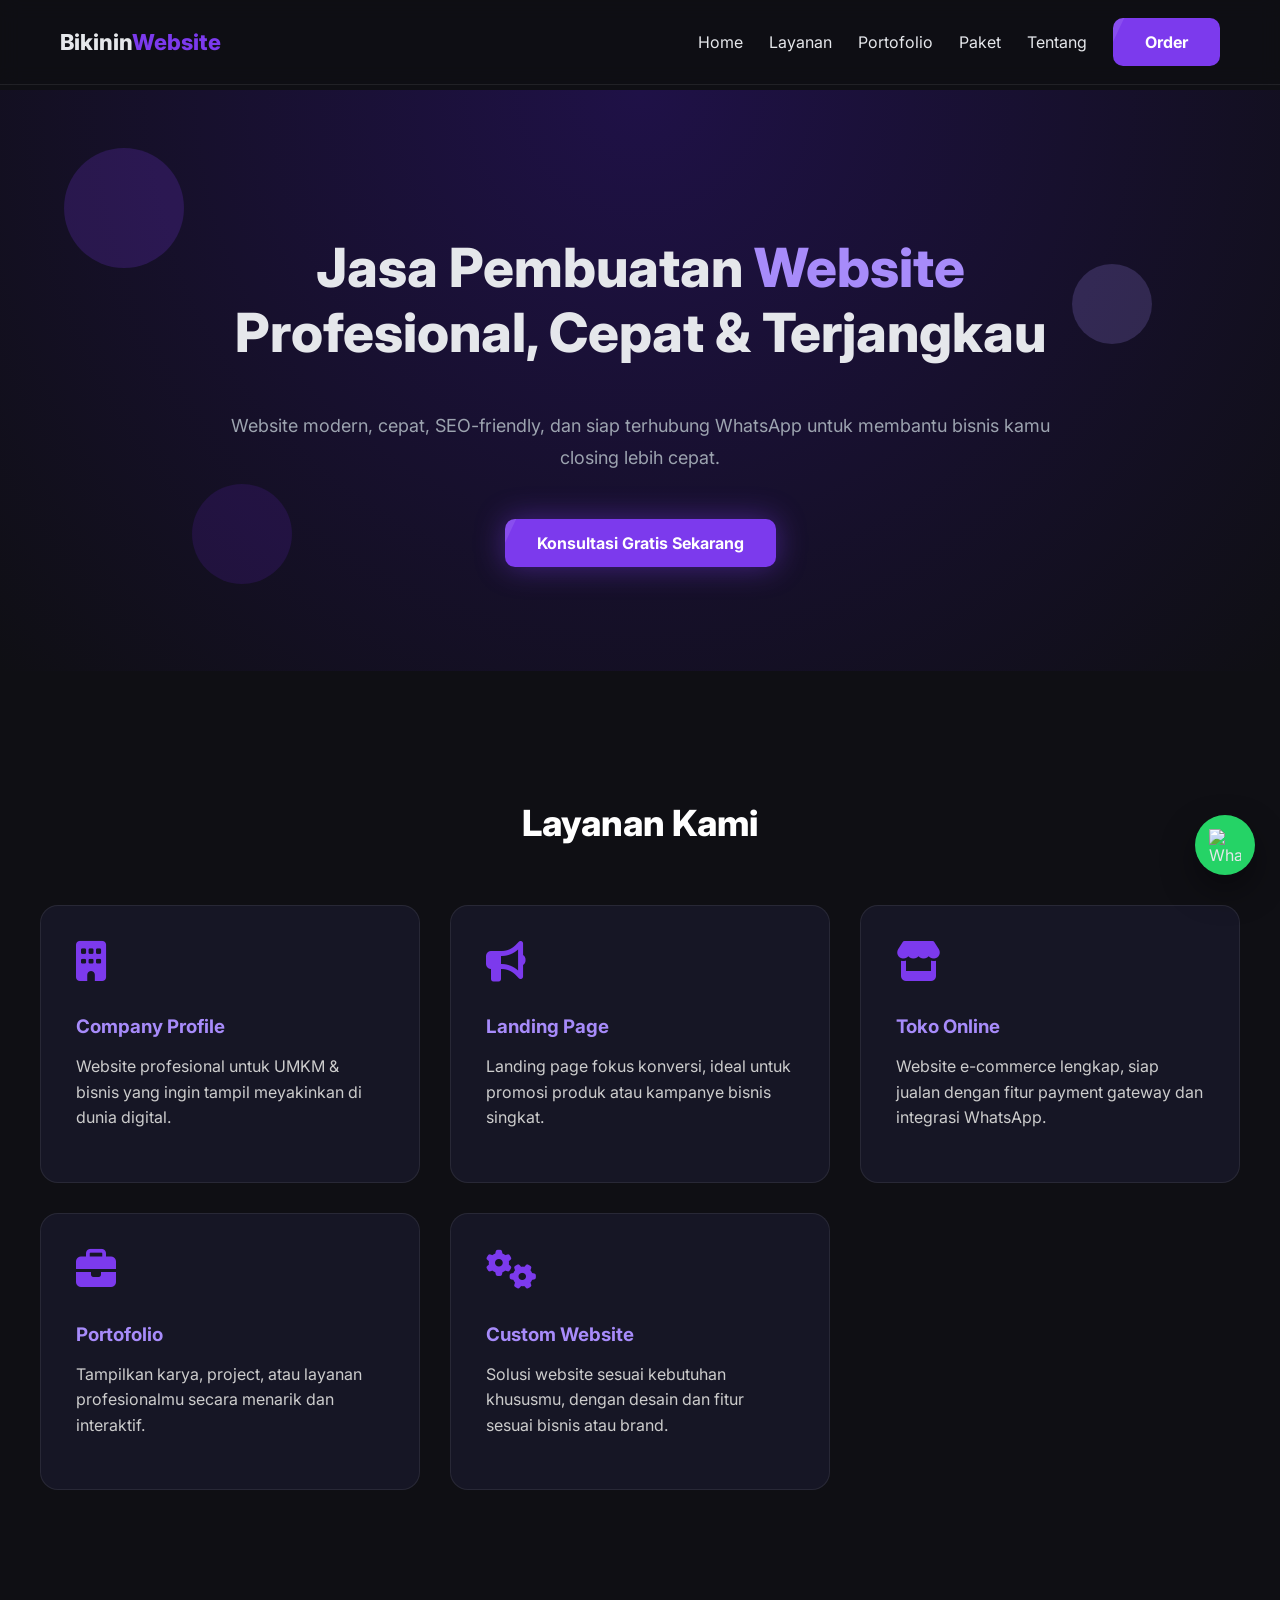
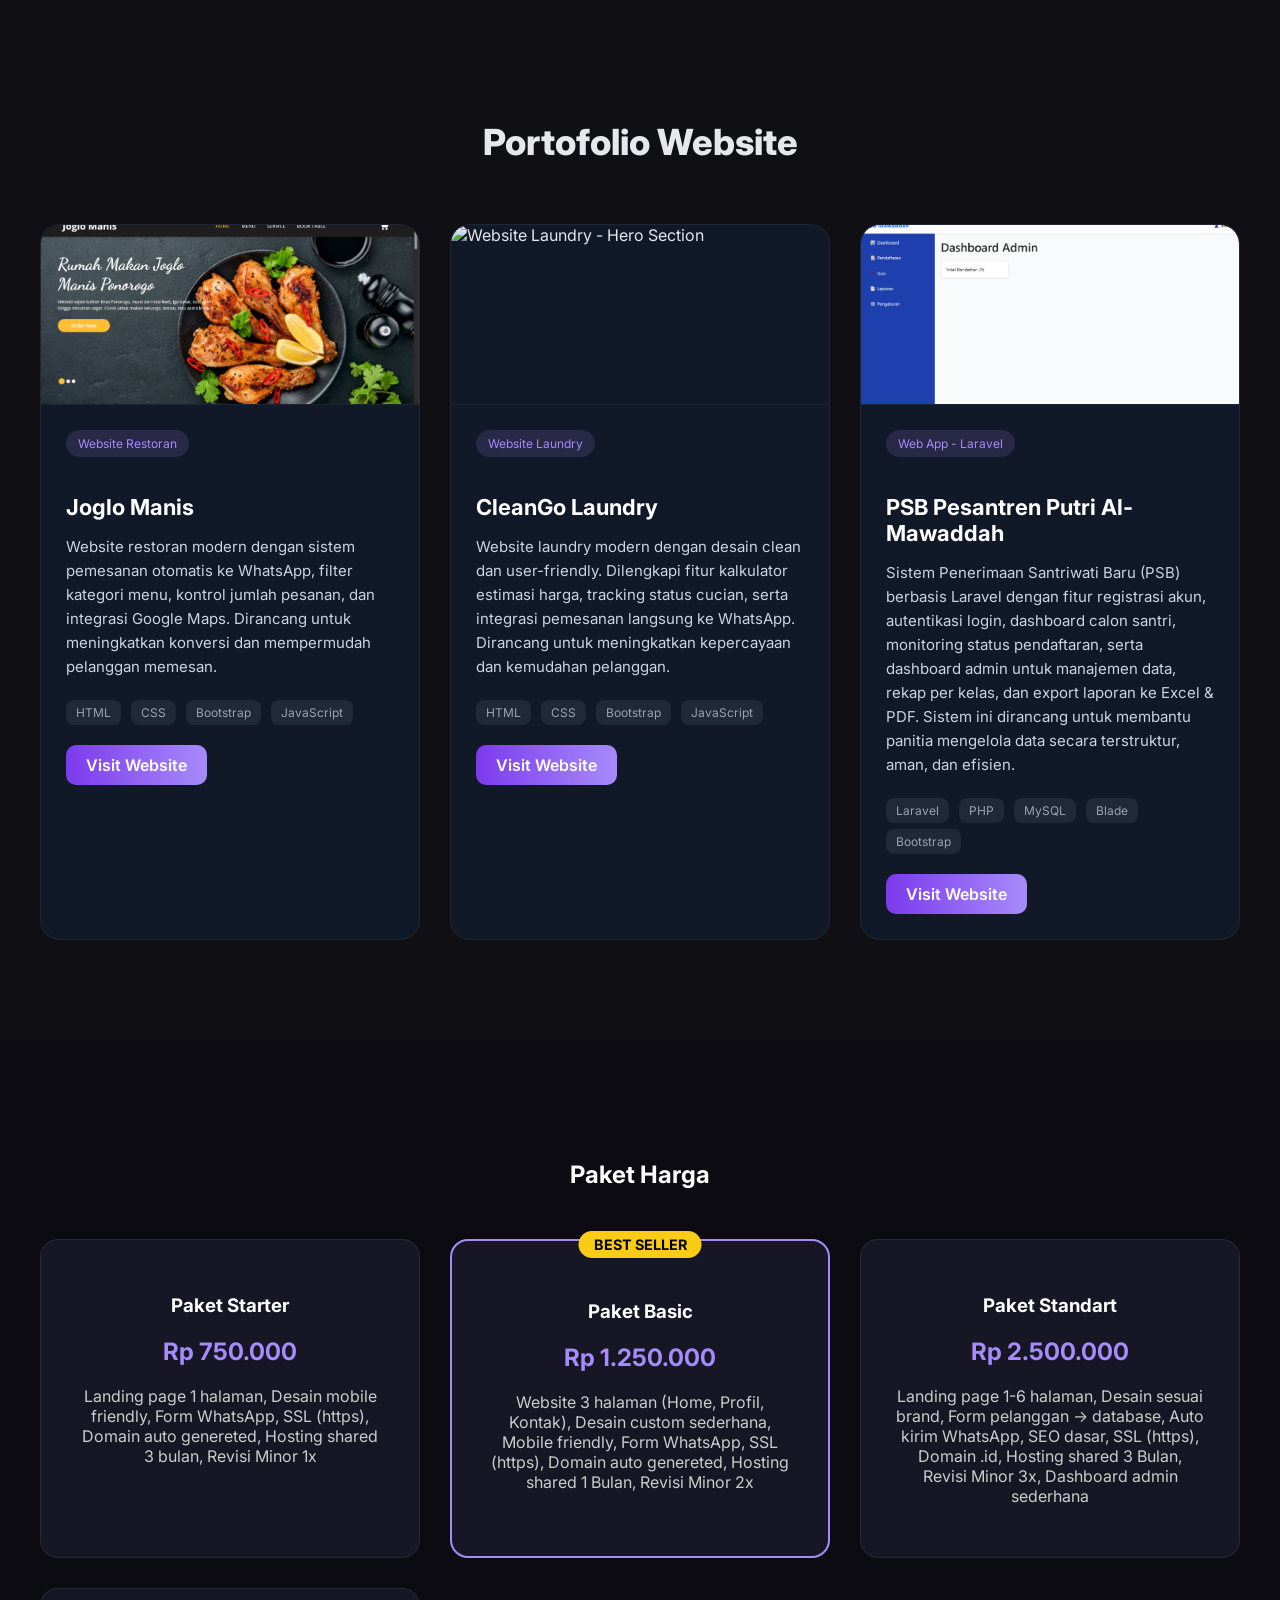
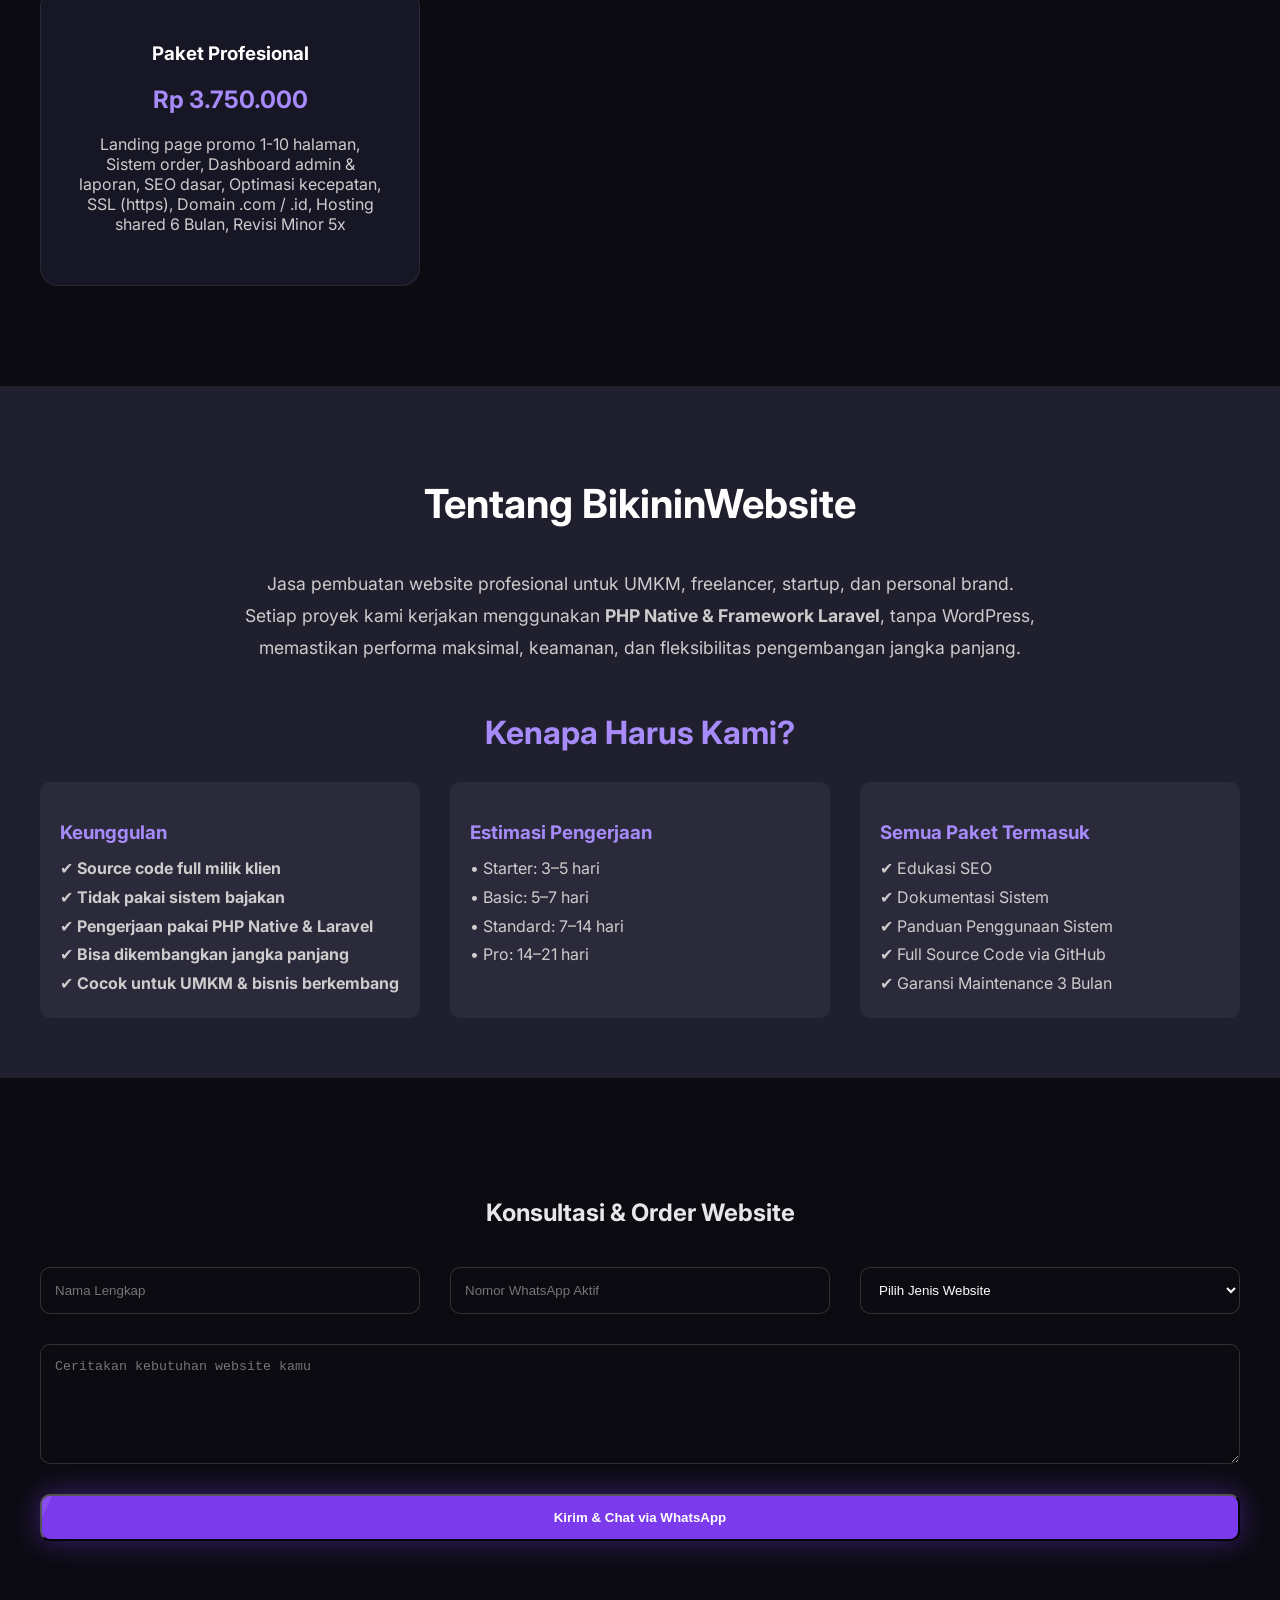
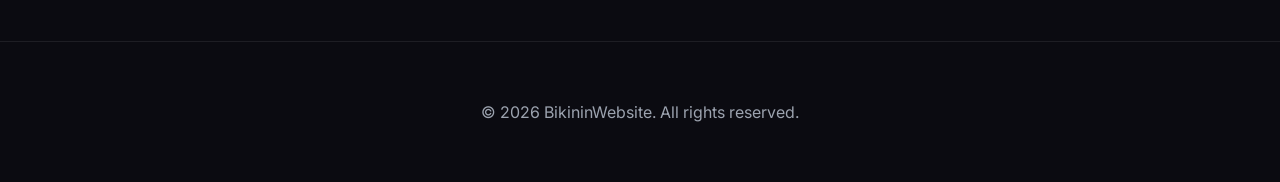
==== commit 15b1723d: "Update landing page CleanGo" ====
--- a/index.html
+++ b/index.html
@@ -538,7 +538,7 @@
                             <span>JavaScript</span>
                         </div>
 
-                        <a href="portofolio/laundry/index.html" target="_blank" class="btn-primary">
+                        <a href="portofolio/joglo manis/index.html" target="_blank" class="btn-primary">
                             Visit Website
                         </a>
 
@@ -588,47 +588,49 @@
 
                     </div>
                 </div>
-                <!-- UrbanStyle Store -->
+                <!-- Website Pendaftaran PSB Al-Mawaddah -->
                 <div class="portfolio-card">
 
                     <!-- Slider -->
                     <div class="slider">
                         <div class="slides">
-                            <img src="img/fashion1.jpg" alt="UrbanStyle Store - Homepage">
-                            <img src="img/fashion2.jpg" alt="UrbanStyle Store - Product Catalog">
-                            <img src="img/fashion3.jpg" alt="UrbanStyle Store - Shopping Cart">
-                            <img src="img/fashion4.jpg" alt="UrbanStyle Store - Admin Dashboard">
+                            <img src="img/psb1.png" alt="PSB Al-Mawaddah - Landing Page">
+                            <img src="img/psb2.png" alt="PSB Al-Mawaddah - Dashboard Admin">
+                            <img src="img/psb3.png" alt="PSB Al-Mawaddah - Laporan Pendaftar">
+                            <img src="img/psb4.png" alt="PSB Al-Mawaddah - Dashboard User">
                         </div>
                     </div>
 
                     <div class="portfolio-content">
 
-                        <span class="project-tag">Website E-Commerce</span>
-
-                        <h3>UrbanStyle Store</h3>
+                        <span class="project-tag">Web App - Laravel</span>
+
+                        <h3>PSB Pesantren Putri Al-Mawaddah</h3>
 
                         <p>
-                            Website toko online fashion dengan sistem manajemen produk,
-                            keranjang belanja, checkout otomatis ke WhatsApp,
-                            serta dashboard admin untuk monitoring penjualan dan laporan.
-                            Cocok untuk UMKM yang ingin naik level ke digital.
+                            Sistem Penerimaan Santriwati Baru (PSB) berbasis Laravel
+                            dengan fitur registrasi akun, autentikasi login, dashboard
+                            calon santri, monitoring status pendaftaran, serta
+                            dashboard admin untuk manajemen data, rekap per kelas,
+                            dan export laporan ke Excel & PDF.
+                            Sistem ini dirancang untuk membantu panitia
+                            mengelola data secara terstruktur, aman, dan efisien.
                         </p>
 
                         <div class="tech-stack">
-                            <span>HTML</span>
-                            <span>CSS</span>
-                            <span>JavaScript</span>
-                            <span>Firebase</span>
+                            <span>Laravel</span>
+                            <span>PHP</span>
+                            <span>MySQL</span>
+                            <span>Blade</span>
+                            <span>Bootstrap</span>
                         </div>
 
-                        <a href="#" target="_blank" class="btn-primary">
+                        <a href="https://psbal-mawaddah.site/" target="_blank" class="btn-primary">
                             Visit Website
                         </a>
 
                     </div>
                 </div>
-
-
 
             </div>
         </div>
